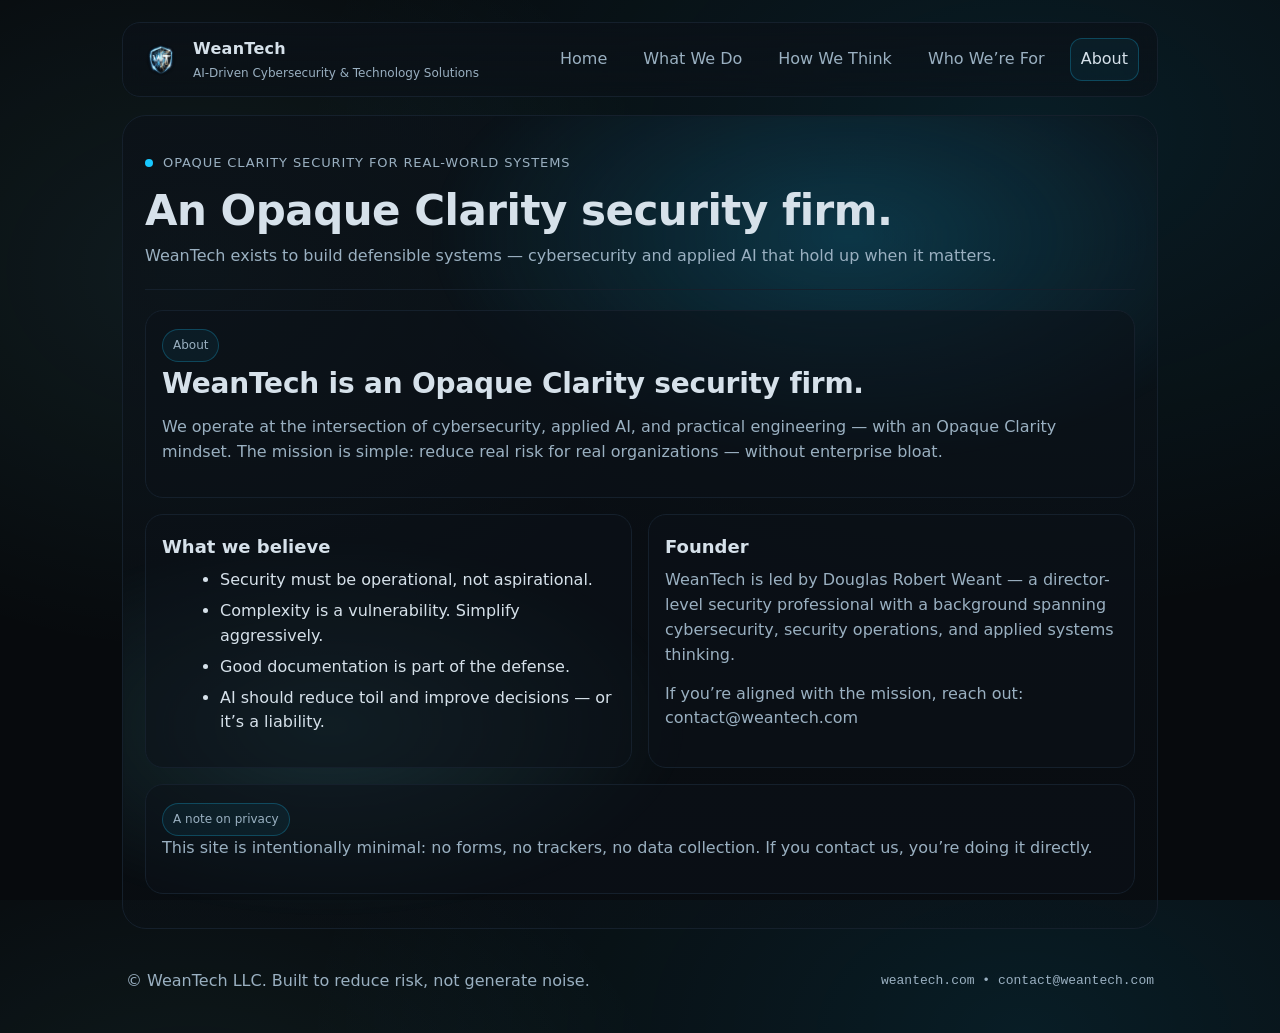
==== about.html @ 399839c4 "Initial WeanTech marketing site" ====
<!doctype html>
<html lang="en">

<head>
    <meta charset="utf-8" />
    <meta name="viewport" content="width=device-width,initial-scale=1" />
    <title>About | WeanTech</title>
    <meta name="description"
        content="WeanTech exists to build defensible systems — cybersecurity and applied AI that hold up when it matters." />
    <meta name="color-scheme" content="dark" />
    <link rel="icon" href="assets/weantech-logo.png" />
    <link rel="stylesheet" href="styles.css" />
</head>

<body>
    <div class="container">
        <header class="nav">
            <a class="brand" href="index.html" aria-label="WeanTech home">
                <img src="WeanTech_WT_Glow_Transparent.png" alt="WeanTech logo" class="brand-logo">
                <div>
                    <div class="name">WeanTech</div>
                    <div class="tag">
                        AI-Driven Cybersecurity & Technology Solutions
                    </div>
                </div>
            </a>
            <nav class="navlinks" aria-label="Primary navigation">
                <a href="index.html" class="">Home</a>
                <a href="what-we-do.html" class="">What We Do</a>
                <a href="how-we-think.html" class="">How We Think</a>
                <a href="who-were-for.html" class="">Who We’re For</a>
                <a href="about.html" class="active">About</a>
            </nav>
        </header>

        <main class="hero" role="main">
            <div class="kicker">
                <span class="dot"></span><span>Opaque Clarity security for real-world systems</span>
            </div>
            <h1>An Opaque Clarity security firm.</h1>
            <p class="muted">
                WeanTech exists to build defensible systems — cybersecurity
                and applied AI that hold up when it matters.
            </p>
            <div class="hr"></div>

            <div class="grid">
                <section class="card full">
                    <span class="badge">About</span>
                    <h2>WeanTech is an Opaque Clarity security firm.</h2>
                    <p class="muted">
                        We operate at the intersection of cybersecurity,
                        applied AI, and practical engineering — with an Opaque Clarity mindset. The mission
                        is simple: reduce real risk for real organizations —
                        without enterprise bloat.
                    </p>
                </section>

                <section class="card">
                    <h3>What we believe</h3>
                    <ul>
                        <li>
                            Security must be operational, not aspirational.
                        </li>
                        <li>
                            Complexity is a vulnerability. Simplify
                            aggressively.
                        </li>
                        <li>Good documentation is part of the defense.</li>
                        <li>
                            AI should reduce toil and improve decisions — or
                            it’s a liability.
                        </li>
                    </ul>
                </section>

                <section class="card">
                    <h3>Founder</h3>
                    <p class="muted">
                        WeanTech is led by Douglas Robert Weant — a
                        director-level security professional with a
                        background spanning cybersecurity, security
                        operations, and applied systems thinking.
                    </p>
                    <p class="muted">
                        If you’re aligned with the mission, reach out:
                        <a href="mailto:contact@weantech.com">contact@weantech.com</a>
                    </p>
                </section>

                <section class="card full">
                    <span class="badge">A note on privacy</span>
                    <p class="muted">
                        This site is intentionally minimal: no forms, no
                        trackers, no data collection. If you contact us,
                        you’re doing it directly.
                    </p>
                </section>
            </div>
        </main>

        <footer class="footer" role="contentinfo">
            <div>
                © WeanTech LLC. Built to reduce risk, not generate noise.
            </div>
            <div class="mono">
                <a href="https://weantech.com" target="_blank" rel="noopener">weantech.com</a>
                •
                <a href="mailto:contact@weantech.com">contact@weantech.com</a>
            </div>
        </footer>
    </div>
</body>

</html>
---- styles.css ----
:root {
  --bg: #070a0d;
  --panel: #0b1118;
  --text: #d6e1ea;
  --muted: #9ab0c1;
  --line: #15202c;
  --accent: #18c8ff;
  --accent2: #6ef3ff;
  --warn: #ffcc66;
  --max: 1080px;
  --radius: 18px;
}

* {
  box-sizing: border-box
}

html,
body {
  height: 100%
}

body {
  margin: 0;
  font-family: ui-sans-serif, system-ui, -apple-system, Segoe UI, Roboto, Helvetica, Arial, "Apple Color Emoji", "Segoe UI Emoji";
  background: radial-gradient(1200px 800px at 80% 15%, rgba(24, 200, 255, 0.10), transparent 60%),
    radial-gradient(900px 700px at 15% 30%, rgba(110, 243, 255, 0.08), transparent 55%),
    var(--bg);
  color: var(--text);
  line-height: 1.55;
}

a {
  color: inherit;
  text-decoration: none
}

a:hover {
  color: var(--accent2)
}

.container {
  max-width: var(--max);
  margin: 0 auto;
  padding: 22px
}

.nav {
  display: flex;
  align-items: center;
  justify-content: space-between;
  gap: 18px;
  padding: 14px 18px;
  border: 1px solid var(--line);
  background: linear-gradient(180deg, rgba(11, 17, 24, 0.8), rgba(11, 17, 24, 0.55));
  backdrop-filter: blur(10px);
  border-radius: var(--radius);
}

.brand {
  display: flex;
  align-items: center;
  gap: 12px
}

.brand img {
  width: 40px;
  height: 40px
}

.brand .name {
  font-weight: 700;
  letter-spacing: 0.3px
}

.brand .tag {
  font-size: 12px;
  color: var(--muted);
  margin-top: 2px
}

.navlinks {
  display: flex;
  flex-wrap: wrap;
  gap: 14px;
  align-items: center
}

.navlinks a {
  padding: 8px 10px;
  border-radius: 12px;
  color: var(--muted);
  border: 1px solid transparent;
}

.navlinks a.active {
  color: var(--text);
  border-color: rgba(24, 200, 255, 0.25);
  background: rgba(24, 200, 255, 0.06);
}

.hero {
  margin-top: 18px;
  padding: 34px 22px;
  border: 1px solid var(--line);
  border-radius: calc(var(--radius) + 6px);
  background: linear-gradient(180deg, rgba(11, 17, 24, 0.75), rgba(11, 17, 24, 0.35));
  position: relative;
  overflow: hidden;
}

.hero:before {
  content: "";
  position: absolute;
  inset: -2px;
  background: radial-gradient(700px 380px at 70% 15%, rgba(24, 200, 255, 0.20), transparent 60%),
    radial-gradient(600px 320px at 20% 75%, rgba(110, 243, 255, 0.14), transparent 60%);
  pointer-events: none;
  filter: blur(2px);
}

.hero>* {
  position: relative
}

.kicker {
  display: inline-flex;
  gap: 10px;
  align-items: center;
  color: var(--muted);
  font-size: 13px;
  letter-spacing: 0.9px;
  text-transform: uppercase;
}

.kicker .dot {
  width: 8px;
  height: 8px;
  border-radius: 50%;
  background: var(--accent)
}

h1 {
  margin: 12px 0 10px;
  font-size: 42px;
  line-height: 1.12;
  letter-spacing: -0.5px
}

h2 {
  margin: 0 0 10px;
  font-size: 28px;
  letter-spacing: -0.2px
}

h3 {
  margin: 0 0 8px;
  font-size: 18px
}

p {
  margin: 0 0 14px;
  color: var(--text)
}

.muted {
  color: var(--muted)
}

.grid {
  display: grid;
  grid-template-columns: repeat(12, 1fr);
  gap: 16px;
  margin-top: 16px;
}

.card {
  grid-column: span 6;
  padding: 18px 16px;
  border: 1px solid var(--line);
  border-radius: var(--radius);
  background: rgba(11, 17, 24, 0.55);
}

.card.full {
  grid-column: span 12
}

.card.small {
  grid-column: span 4
}

.badge {
  display: inline-flex;
  align-items: center;
  gap: 8px;
  border: 1px solid rgba(24, 200, 255, 0.25);
  background: rgba(24, 200, 255, 0.06);
  padding: 6px 10px;
  border-radius: 999px;
  font-size: 12px;
  color: var(--muted);
}

.hr {
  height: 1px;
  background: var(--line);
  margin: 20px 0
}

.footer {
  margin-top: 22px;
  padding: 18px 4px;
  color: var(--muted);
  display: flex;
  flex-wrap: wrap;
  align-items: center;
  justify-content: space-between;
  gap: 10px;
}

.footer a {
  color: var(--muted)
}

.footer a:hover {
  color: var(--text)
}

ul {
  margin: 0 0 14px 18px;
  color: var(--text)
}

li {
  margin: 6px 0
}

.callout {
  border-left: 3px solid var(--accent);
  padding: 12px 14px;
  background: rgba(24, 200, 255, 0.06);
  border-radius: 12px;
  color: var(--text);
}

.mono {
  font-family: ui-monospace, SFMono-Regular, Menlo, Monaco, Consolas, "Liberation Mono", "Courier New", monospace;
  font-size: 13px;
  color: var(--muted);
}

@media (max-width: 900px) {
  h1 {
    font-size: 34px
  }

  .card.small {
    grid-column: span 12
  }

  .card {
    grid-column: span 12
  }

  .nav {
    flex-direction: column;
    align-items: flex-start
  }
}

.brand-logo {
  width: 48px;
  /* or 52px */
  height: auto;
  display: block;
}

.brand-logo {
  width: 48px;
  height: auto;
  display: block;
  background: radial-gradient(circle, rgba(0, 0, 0, 0.6), transparent 60%);
  border-radius: 999px;
}

@media (max-width: 480px) {
  .brand-logo {
    width: 36px;
  }
}
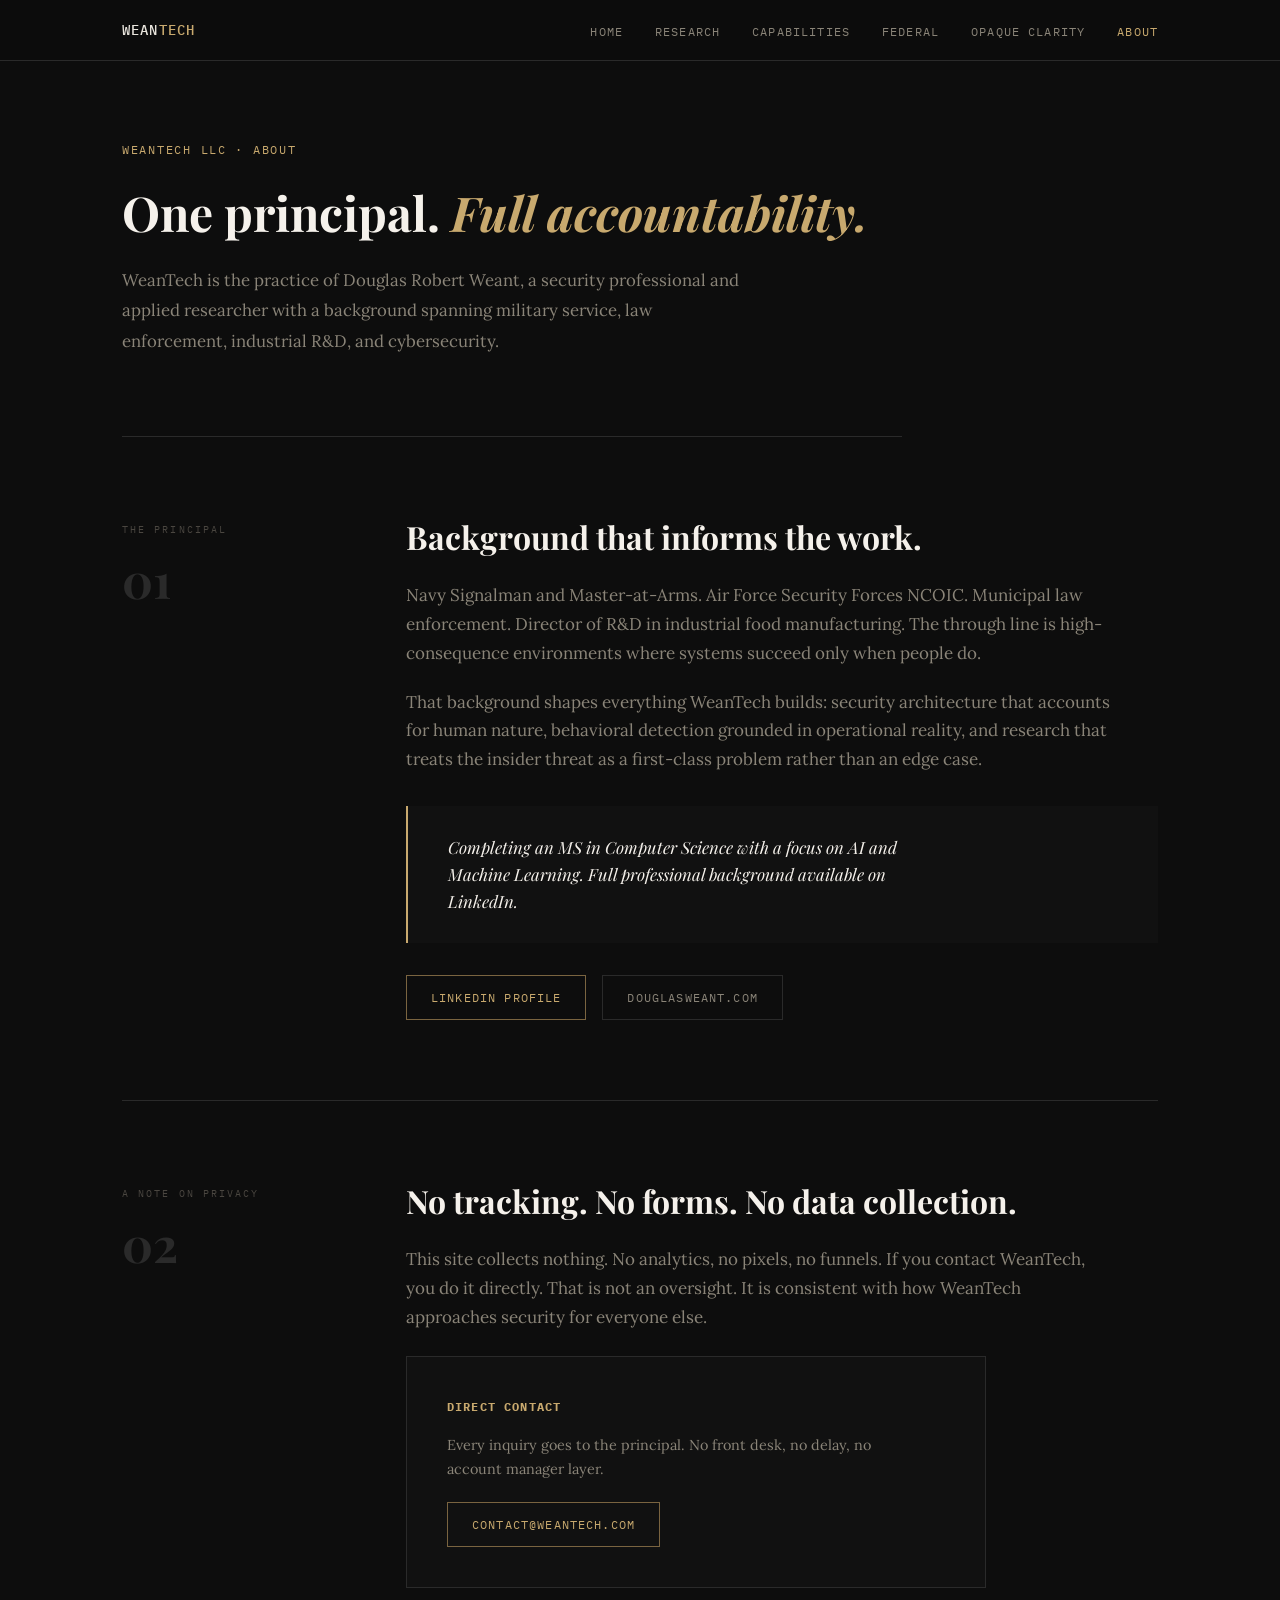
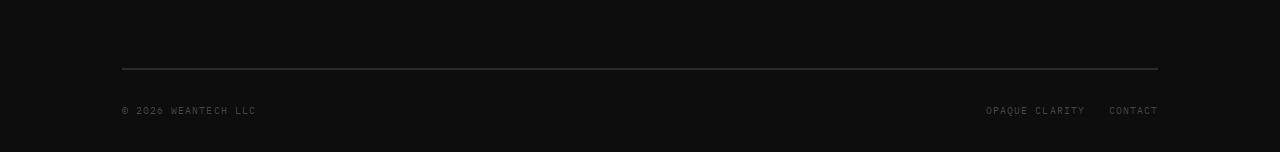
==== commit 7757c1e4: "Redesign" ====
--- a/about.html
+++ b/about.html
@@ -1,115 +1,373 @@
 <!doctype html>
 <html lang="en">
-
 <head>
-    <meta charset="utf-8" />
-    <meta name="viewport" content="width=device-width,initial-scale=1" />
-    <title>About | WeanTech</title>
-    <meta name="description"
-        content="WeanTech exists to build defensible systems — cybersecurity and applied AI that hold up when it matters." />
-    <meta name="color-scheme" content="dark" />
-    <link rel="icon" href="assets/weantech-logo.png" />
-    <link rel="stylesheet" href="styles.css" />
+  <meta charset="utf-8"/>
+  <meta name="viewport" content="width=device-width,initial-scale=1"/>
+  <title>About | WeanTech LLC</title>
+  <meta name="description" content="WeanTech is the practice of Douglas Robert Weant, a security professional and applied researcher with a background spanning military service, law enforcement, industrial R&D, and cybersecurity."/>
+  <link rel="preconnect" href="https://fonts.googleapis.com"/>
+  <link rel="preconnect" href="https://fonts.gstatic.com" crossorigin/>
+  <link href="https://fonts.googleapis.com/css2?family=Playfair+Display:ital,wght@0,700;1,400&family=IBM+Plex+Mono:wght@400;500&family=Lora:ital,wght@0,400;0,500;1,400&display=swap" rel="stylesheet"/>
+  <style>
+    *, *::before, *::after { box-sizing: border-box; margin: 0; padding: 0; }
+
+    :root {
+      --bg:        #0d0d0d;
+      --bg-2:      #111111;
+      --bg-3:      #161616;
+      --rule:      #2a2a2a;
+      --text:      #e8e4dc;
+      --text-dim:  #8a8478;
+      --text-mute: #4a4640;
+      --accent:    #c8a96e;
+      --accent-dim:#7a6440;
+      --white:     #f5f1eb;
+    }
+
+    html { scroll-behavior: smooth; }
+
+    body {
+      background: var(--bg);
+      color: var(--text);
+      font-family: 'Lora', Georgia, serif;
+      font-size: 17px;
+      line-height: 1.7;
+      -webkit-font-smoothing: antialiased;
+    }
+
+    /* NAV */
+    .site-nav {
+      position: fixed;
+      top: 0; left: 0; right: 0;
+      z-index: 100;
+      border-bottom: 1px solid var(--rule);
+      background: rgba(13,13,13,0.96);
+      backdrop-filter: blur(8px);
+    }
+    .site-nav-inner {
+      max-width: 1100px;
+      margin: 0 auto;
+      padding: 0 2rem;
+      height: 60px;
+      display: flex;
+      align-items: center;
+      justify-content: space-between;
+    }
+    .nav-brand {
+      font-family: 'IBM Plex Mono', monospace;
+      font-size: 0.9rem;
+      font-weight: 500;
+      letter-spacing: 0.08em;
+      color: var(--text);
+      text-decoration: none;
+      text-transform: uppercase;
+    }
+    .nav-brand span { color: var(--accent); }
+    .nav-links {
+      list-style: none;
+      display: flex;
+      gap: 2rem;
+    }
+    .nav-links a {
+      font-family: 'IBM Plex Mono', monospace;
+      font-size: 0.72rem;
+      letter-spacing: 0.1em;
+      text-transform: uppercase;
+      color: var(--text-dim);
+      text-decoration: none;
+      transition: color 0.2s;
+    }
+    .nav-links a:hover,
+    .nav-links a.active { color: var(--accent); }
+
+    /* PAGE WRAP */
+    .page-wrap {
+      max-width: 1100px;
+      margin: 0 auto;
+      padding: 0 2rem;
+    }
+
+    /* PAGE HEAD */
+    .page-head {
+      padding: 140px 0 80px;
+      border-bottom: 1px solid var(--rule);
+      max-width: 780px;
+    }
+    .eyebrow {
+      font-family: 'IBM Plex Mono', monospace;
+      font-size: 0.72rem;
+      letter-spacing: 0.15em;
+      text-transform: uppercase;
+      color: var(--accent);
+      margin-bottom: 1.5rem;
+    }
+    .page-head h1 {
+      font-family: 'Playfair Display', Georgia, serif;
+      font-size: clamp(2rem, 4vw, 3rem);
+      font-weight: 700;
+      line-height: 1.2;
+      color: var(--white);
+      margin-bottom: 1.5rem;
+    }
+    .page-head h1 em {
+      font-style: italic;
+      color: var(--accent);
+    }
+    .lede {
+      font-size: 1.05rem;
+      color: var(--text-dim);
+      line-height: 1.8;
+      max-width: 62ch;
+    }
+
+    /* CONTENT SECTION */
+    .content-section {
+      padding: 80px 0;
+      border-bottom: 1px solid var(--rule);
+      display: grid;
+      grid-template-columns: 220px 1fr;
+      gap: 4rem;
+      align-items: start;
+    }
+    .section-meta {
+      position: sticky;
+      top: 80px;
+      padding-top: 0.25rem;
+    }
+    .section-label {
+      font-family: 'IBM Plex Mono', monospace;
+      font-size: 0.65rem;
+      letter-spacing: 0.2em;
+      text-transform: uppercase;
+      color: var(--text-mute);
+      display: block;
+      margin-bottom: 1rem;
+    }
+    .section-number {
+      font-family: 'Playfair Display', Georgia, serif;
+      font-size: 3rem;
+      font-weight: 700;
+      color: var(--rule);
+      line-height: 1;
+    }
+    .section-body h2 {
+      font-family: 'Playfair Display', Georgia, serif;
+      font-size: clamp(1.4rem, 2.5vw, 2rem);
+      font-weight: 700;
+      color: var(--white);
+      margin-bottom: 1.5rem;
+      line-height: 1.25;
+    }
+    .section-body p {
+      color: var(--text-dim);
+      margin-bottom: 1.25rem;
+      max-width: 64ch;
+    }
+    .section-body p:last-child { margin-bottom: 0; }
+    .section-body p em {
+      color: var(--text);
+      font-style: italic;
+    }
+
+    /* AXIOM BLOCK */
+    .axiom-block {
+      margin: 2rem 0;
+      padding: 1.75rem 2rem 1.75rem 2.5rem;
+      border-left: 2px solid var(--accent);
+      background: var(--bg-2);
+    }
+    .axiom-block p {
+      font-family: 'Playfair Display', Georgia, serif;
+      font-size: 1.05rem;
+      font-style: italic;
+      color: var(--white);
+      line-height: 1.6;
+      margin-bottom: 0;
+      max-width: 54ch;
+    }
+
+    /* LINKS ROW */
+    .links-row {
+      display: flex;
+      gap: 1rem;
+      flex-wrap: wrap;
+      margin-top: 2rem;
+    }
+    .btn {
+      font-family: 'IBM Plex Mono', monospace;
+      font-size: 0.72rem;
+      letter-spacing: 0.1em;
+      text-transform: uppercase;
+      padding: 0.75rem 1.5rem;
+      text-decoration: none;
+      border: 1px solid var(--accent-dim);
+      color: var(--accent);
+      display: inline-block;
+      transition: background 0.2s, border-color 0.2s, color 0.2s;
+    }
+    .btn:hover {
+      background: var(--accent);
+      border-color: var(--accent);
+      color: var(--bg);
+    }
+    .btn-ghost {
+      border-color: var(--rule);
+      color: var(--text-dim);
+    }
+    .btn-ghost:hover {
+      background: var(--bg-3);
+      border-color: var(--text-dim);
+      color: var(--text);
+    }
+
+    /* PRIVACY BLOCK */
+    .privacy-block {
+      background: var(--bg-2);
+      border: 1px solid var(--rule);
+      padding: 2.5rem;
+      margin-top: 1.5rem;
+      max-width: 580px;
+    }
+    .privacy-block h3 {
+      font-family: 'IBM Plex Mono', monospace;
+      font-size: 0.72rem;
+      letter-spacing: 0.1em;
+      text-transform: uppercase;
+      color: var(--accent);
+      margin-bottom: 1rem;
+    }
+    .privacy-block p {
+      font-size: 0.9rem;
+      color: var(--text-dim);
+      line-height: 1.7;
+      margin-bottom: 0;
+      max-width: 52ch;
+    }
+
+    /* FOOTER */
+    .site-footer {
+      padding: 2rem 0;
+      display: flex;
+      align-items: center;
+      justify-content: space-between;
+      border-top: 1px solid var(--rule);
+    }
+    .footer-note {
+      font-family: 'IBM Plex Mono', monospace;
+      font-size: 0.65rem;
+      letter-spacing: 0.1em;
+      text-transform: uppercase;
+      color: var(--text-mute);
+    }
+    .footer-links {
+      display: flex;
+      gap: 1.5rem;
+    }
+    .footer-links a {
+      font-family: 'IBM Plex Mono', monospace;
+      font-size: 0.65rem;
+      letter-spacing: 0.1em;
+      text-transform: uppercase;
+      color: var(--text-mute);
+      text-decoration: none;
+      transition: color 0.2s;
+    }
+    .footer-links a:hover { color: var(--accent); }
+
+    /* RESPONSIVE */
+    @media (max-width: 768px) {
+      .content-section {
+        grid-template-columns: 1fr;
+        gap: 1.5rem;
+      }
+      .section-meta { position: static; }
+      .section-number { display: none; }
+      .links-row { flex-direction: column; }
+    }
+  </style>
 </head>
-
 <body>
-    <div class="container">
-        <header class="nav">
-            <a class="brand" href="index.html" aria-label="WeanTech home">
-                <img src="WeanTech_WT_Glow_Transparent.png" alt="WeanTech logo" class="brand-logo">
-                <div>
-                    <div class="name">WeanTech</div>
-                    <div class="tag">
-                        AI-Driven Cybersecurity & Technology Solutions
-                    </div>
-                </div>
-            </a>
-            <nav class="navlinks" aria-label="Primary navigation">
-                <a href="index.html" class="">Home</a>
-                <a href="what-we-do.html" class="">What We Do</a>
-                <a href="how-we-think.html" class="">How We Think</a>
-                <a href="who-were-for.html" class="">Who We’re For</a>
-                <a href="about.html" class="active">About</a>
-            </nav>
-        </header>
-
-        <main class="hero" role="main">
-            <div class="kicker">
-                <span class="dot"></span><span>Opaque Clarity security for real-world systems</span>
-            </div>
-            <h1>An Opaque Clarity security firm.</h1>
-            <p class="muted">
-                WeanTech exists to build defensible systems — cybersecurity
-                and applied AI that hold up when it matters.
-            </p>
-            <div class="hr"></div>
-
-            <div class="grid">
-                <section class="card full">
-                    <span class="badge">About</span>
-                    <h2>WeanTech is an Opaque Clarity security firm.</h2>
-                    <p class="muted">
-                        We operate at the intersection of cybersecurity,
-                        applied AI, and practical engineering — with an Opaque Clarity mindset. The mission
-                        is simple: reduce real risk for real organizations —
-                        without enterprise bloat.
-                    </p>
-                </section>
-
-                <section class="card">
-                    <h3>What we believe</h3>
-                    <ul>
-                        <li>
-                            Security must be operational, not aspirational.
-                        </li>
-                        <li>
-                            Complexity is a vulnerability. Simplify
-                            aggressively.
-                        </li>
-                        <li>Good documentation is part of the defense.</li>
-                        <li>
-                            AI should reduce toil and improve decisions — or
-                            it’s a liability.
-                        </li>
-                    </ul>
-                </section>
-
-                <section class="card">
-                    <h3>Founder</h3>
-                    <p class="muted">
-                        WeanTech is led by Douglas Robert Weant — a
-                        director-level security professional with a
-                        background spanning cybersecurity, security
-                        operations, and applied systems thinking.
-                    </p>
-                    <p class="muted">
-                        If you’re aligned with the mission, reach out:
-                        <a href="mailto:contact@weantech.com">contact@weantech.com</a>
-                    </p>
-                </section>
-
-                <section class="card full">
-                    <span class="badge">A note on privacy</span>
-                    <p class="muted">
-                        This site is intentionally minimal: no forms, no
-                        trackers, no data collection. If you contact us,
-                        you’re doing it directly.
-                    </p>
-                </section>
-            </div>
-        </main>
-
-        <footer class="footer" role="contentinfo">
-            <div>
-                © WeanTech LLC. Built to reduce risk, not generate noise.
-            </div>
-            <div class="mono">
-                <a href="https://weantech.com" target="_blank" rel="noopener">weantech.com</a>
-                •
-                <a href="mailto:contact@weantech.com">contact@weantech.com</a>
-            </div>
-        </footer>
-    </div>
+
+<nav class="site-nav">
+  <div class="site-nav-inner">
+    <a href="index.html" class="nav-brand">Wean<span>Tech</span></a>
+    <ul class="nav-links">
+      <li><a href="index.html">Home</a></li>
+      <li><a href="research.html">Research</a></li>
+      <li><a href="capabilities.html">Capabilities</a></li>
+      <li><a href="federal.html">Federal</a></li>
+      <li><a href="opaque-clarity.html">Opaque Clarity</a></li>
+      <li><a href="about.html" class="active">About</a></li>
+    </ul>
+  </div>
+</nav>
+
+<div class="page-wrap">
+
+  <div class="page-head">
+    <p class="eyebrow">WeanTech LLC · About</p>
+    <h1>One principal. <em>Full accountability.</em></h1>
+    <p class="lede">
+      WeanTech is the practice of Douglas Robert Weant, a security professional and applied researcher with a background spanning military service, law enforcement, industrial R&D, and cybersecurity.
+    </p>
+  </div>
+
+  <!-- Section 01: The Principal -->
+  <div class="content-section">
+    <div class="section-meta">
+      <span class="section-label">The Principal</span>
+      <div class="section-number">01</div>
+    </div>
+    <div class="section-body">
+      <h2>Background that informs the work.</h2>
+      <p>
+        Navy Signalman and Master-at-Arms. Air Force Security Forces NCOIC. Municipal law enforcement. Director of R&D in industrial food manufacturing. The through line is high-consequence environments where systems succeed only when people do.
+      </p>
+      <p>
+        That background shapes everything WeanTech builds: security architecture that accounts for human nature, behavioral detection grounded in operational reality, and research that treats the insider threat as a first-class problem rather than an edge case.
+      </p>
+      <div class="axiom-block">
+        <p>Completing an MS in Computer Science with a focus on AI and Machine Learning. Full professional background available on LinkedIn.</p>
+      </div>
+      <div class="links-row">
+        <a class="btn" href="https://www.linkedin.com/in/douglas-weant" target="_blank" rel="noopener noreferrer">LinkedIn Profile</a>
+        <a class="btn btn-ghost" href="https://douglasweant.com" target="_blank" rel="noopener noreferrer">douglasweant.com</a>
+      </div>
+    </div>
+  </div>
+
+  <!-- Section 02: Privacy -->
+  <div class="content-section">
+    <div class="section-meta">
+      <span class="section-label">A Note on Privacy</span>
+      <div class="section-number">02</div>
+    </div>
+    <div class="section-body">
+      <h2>No tracking. No forms. No data collection.</h2>
+      <p>
+        This site collects nothing. No analytics, no pixels, no funnels. If you contact WeanTech, you do it directly. That is not an oversight. It is consistent with how WeanTech approaches security for everyone else.
+      </p>
+      <div class="privacy-block">
+        <h3>Direct Contact</h3>
+        <p>Every inquiry goes to the principal. No front desk, no delay, no account manager layer.</p>
+        <div class="links-row" style="margin-top:1.25rem;">
+          <a class="btn" href="mailto:contact@weantech.com">contact@weantech.com</a>
+        </div>
+      </div>
+    </div>
+  </div>
+
+</div>
+
+<div class="page-wrap">
+  <footer class="site-footer">
+    <span class="footer-note">© 2026 WeanTech LLC</span>
+    <div class="footer-links">
+      <a href="opaque-clarity.html">Opaque Clarity</a>
+      <a href="mailto:contact@weantech.com">Contact</a>
+    </div>
+  </footer>
+</div>
+
 </body>
-
-</html>+</html>
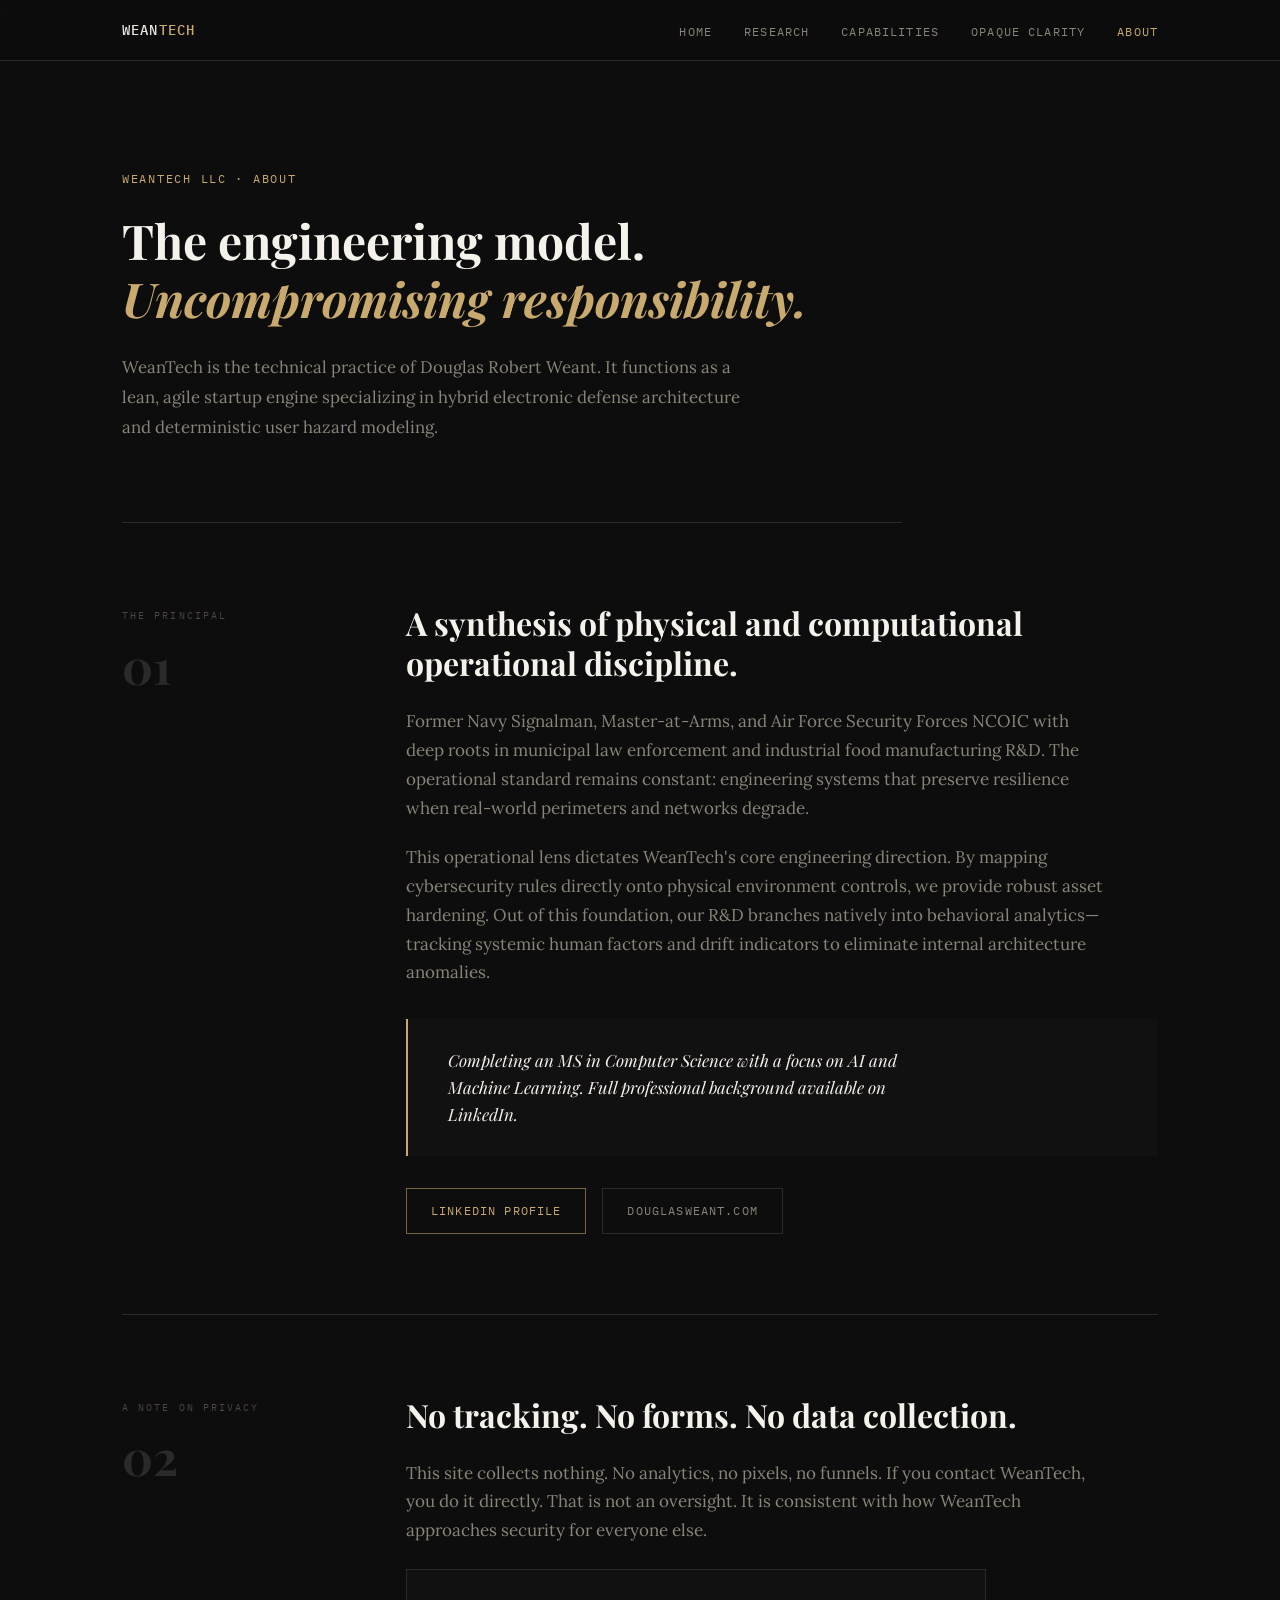
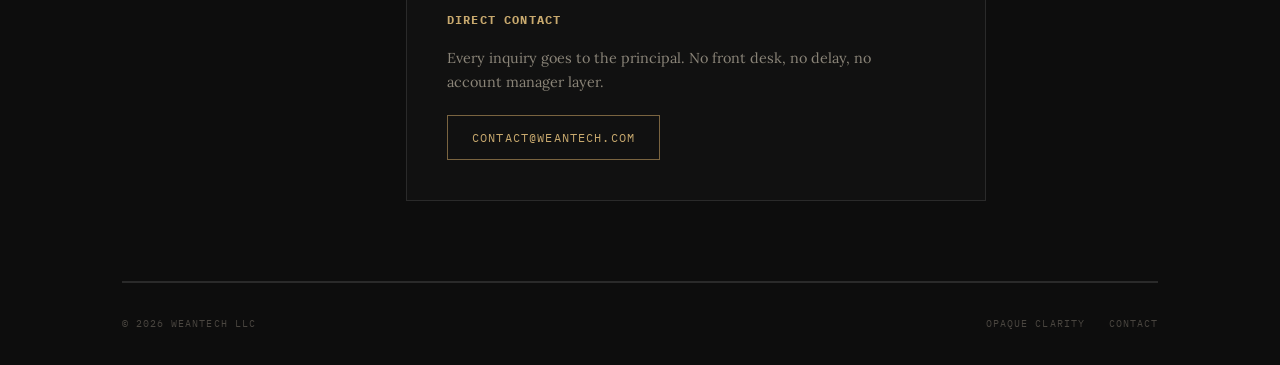
==== commit 485c1f1a: "Refactor: Remove federal procurement language and pivot to solo cyber-physical and behavioral startu" ====
--- a/about.html
+++ b/about.html
@@ -1,10 +1,10 @@
-<!doctype html>
+'<!doctype html>
 <html lang="en">
 <head>
   <meta charset="utf-8"/>
   <meta name="viewport" content="width=device-width,initial-scale=1"/>
   <title>About | WeanTech LLC</title>
-  <meta name="description" content="WeanTech is the practice of Douglas Robert Weant, a security professional and applied researcher with a background spanning military service, law enforcement, industrial R&D, and cybersecurity."/>
+  <meta name="description" content="WeanTech is the solo startup practice of Douglas Robert Weant, focusing on advanced cybersecurity, physical systems research, and behavioral threat analysis."/>
   <link rel="preconnect" href="https://fonts.googleapis.com"/>
   <link rel="preconnect" href="https://fonts.gstatic.com" crossorigin/>
   <link href="https://fonts.googleapis.com/css2?family=Playfair+Display:ital,wght@0,700;1,400&family=IBM+Plex+Mono:wght@400;500&family=Lora:ital,wght@0,400;0,500;1,400&display=swap" rel="stylesheet"/>
@@ -75,7 +75,6 @@
       text-transform: uppercase;
       color: var(--text-dim);
       text-decoration: none;
-      transition: color 0.2s;
     }
     .nav-links a:hover,
     .nav-links a.active { color: var(--accent); }
@@ -295,7 +294,6 @@
       <li><a href="index.html">Home</a></li>
       <li><a href="research.html">Research</a></li>
       <li><a href="capabilities.html">Capabilities</a></li>
-      <li><a href="federal.html">Federal</a></li>
       <li><a href="opaque-clarity.html">Opaque Clarity</a></li>
       <li><a href="about.html" class="active">About</a></li>
     </ul>
@@ -306,25 +304,24 @@
 
   <div class="page-head">
     <p class="eyebrow">WeanTech LLC · About</p>
-    <h1>One principal. <em>Full accountability.</em></h1>
+    <h1>The engineering model. <em>Uncompromising responsibility.</em></h1>
     <p class="lede">
-      WeanTech is the practice of Douglas Robert Weant, a security professional and applied researcher with a background spanning military service, law enforcement, industrial R&D, and cybersecurity.
+      WeanTech is the technical practice of Douglas Robert Weant. It functions as a lean, agile startup engine specializing in hybrid electronic defense architecture and deterministic user hazard modeling.
     </p>
   </div>
 
-  <!-- Section 01: The Principal -->
   <div class="content-section">
     <div class="section-meta">
       <span class="section-label">The Principal</span>
       <div class="section-number">01</div>
     </div>
     <div class="section-body">
-      <h2>Background that informs the work.</h2>
+      <h2>A synthesis of physical and computational operational discipline.</h2>
       <p>
-        Navy Signalman and Master-at-Arms. Air Force Security Forces NCOIC. Municipal law enforcement. Director of R&D in industrial food manufacturing. The through line is high-consequence environments where systems succeed only when people do.
+        Former Navy Signalman, Master-at-Arms, and Air Force Security Forces NCOIC with deep roots in municipal law enforcement and industrial food manufacturing R&D. The operational standard remains constant: engineering systems that preserve resilience when real-world perimeters and networks degrade.
       </p>
       <p>
-        That background shapes everything WeanTech builds: security architecture that accounts for human nature, behavioral detection grounded in operational reality, and research that treats the insider threat as a first-class problem rather than an edge case.
+        This operational lens dictates WeanTech's core engineering direction. By mapping cybersecurity rules directly onto physical environment controls, we provide robust asset hardening. Out of this foundation, our R&D branches natively into behavioral analytics—tracking systemic human factors and drift indicators to eliminate internal architecture anomalies.
       </p>
       <div class="axiom-block">
         <p>Completing an MS in Computer Science with a focus on AI and Machine Learning. Full professional background available on LinkedIn.</p>
@@ -336,7 +333,6 @@
     </div>
   </div>
 
-  <!-- Section 02: Privacy -->
   <div class="content-section">
     <div class="section-meta">
       <span class="section-label">A Note on Privacy</span>
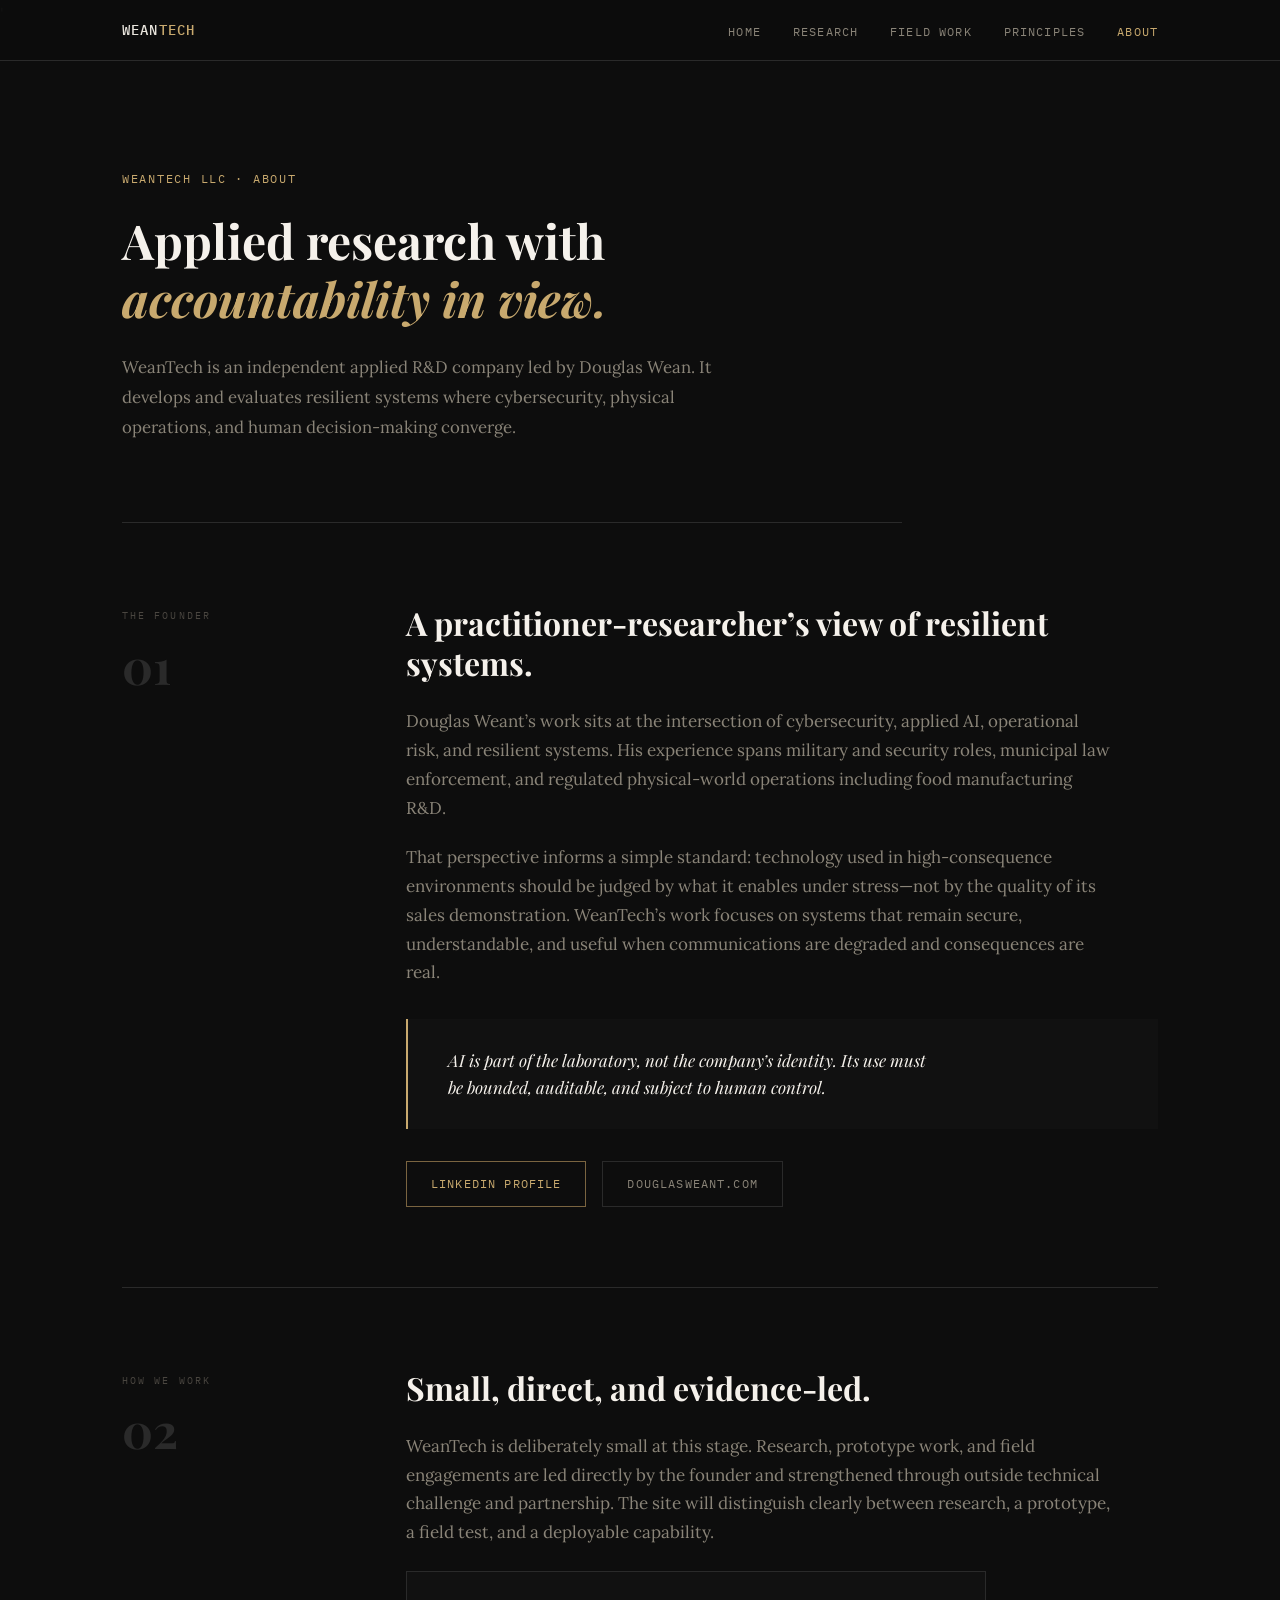
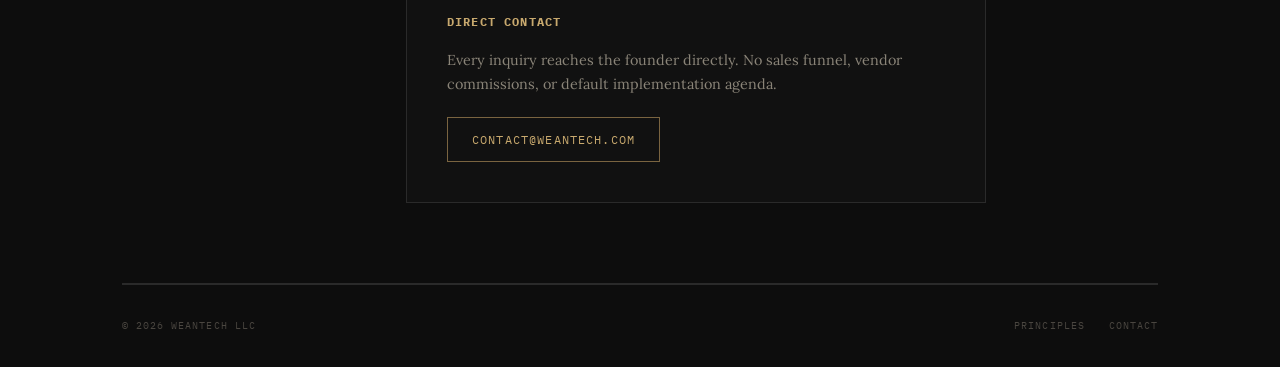
==== commit a6da19f0: "Updated website" ====
--- a/about.html
+++ b/about.html
@@ -4,7 +4,7 @@
   <meta charset="utf-8"/>
   <meta name="viewport" content="width=device-width,initial-scale=1"/>
   <title>About | WeanTech LLC</title>
-  <meta name="description" content="WeanTech is the solo startup practice of Douglas Robert Weant, focusing on advanced cybersecurity, physical systems research, and behavioral threat analysis."/>
+  <meta name="description" content="WeanTech is an independent applied R&D company developing resilient systems at the intersection of cybersecurity, physical operations, and human decision-making."/>
   <link rel="preconnect" href="https://fonts.googleapis.com"/>
   <link rel="preconnect" href="https://fonts.gstatic.com" crossorigin/>
   <link href="https://fonts.googleapis.com/css2?family=Playfair+Display:ital,wght@0,700;1,400&family=IBM+Plex+Mono:wght@400;500&family=Lora:ital,wght@0,400;0,500;1,400&display=swap" rel="stylesheet"/>
@@ -293,8 +293,8 @@
     <ul class="nav-links">
       <li><a href="index.html">Home</a></li>
       <li><a href="research.html">Research</a></li>
-      <li><a href="capabilities.html">Capabilities</a></li>
-      <li><a href="opaque-clarity.html">Opaque Clarity</a></li>
+      <li><a href="capabilities.html">Field Work</a></li>
+      <li><a href="opaque-clarity.html">Principles</a></li>
       <li><a href="about.html" class="active">About</a></li>
     </ul>
   </div>
@@ -304,27 +304,27 @@
 
   <div class="page-head">
     <p class="eyebrow">WeanTech LLC · About</p>
-    <h1>The engineering model. <em>Uncompromising responsibility.</em></h1>
+    <h1>Applied research with <em>accountability in view.</em></h1>
     <p class="lede">
-      WeanTech is the technical practice of Douglas Robert Weant. It functions as a lean, agile startup engine specializing in hybrid electronic defense architecture and deterministic user hazard modeling.
+      WeanTech is an independent applied R&D company led by Douglas Wean. It develops and evaluates resilient systems where cybersecurity, physical operations, and human decision-making converge.
     </p>
   </div>
 
   <div class="content-section">
     <div class="section-meta">
-      <span class="section-label">The Principal</span>
+      <span class="section-label">The Founder</span>
       <div class="section-number">01</div>
     </div>
     <div class="section-body">
-      <h2>A synthesis of physical and computational operational discipline.</h2>
+      <h2>A practitioner-researcher’s view of resilient systems.</h2>
       <p>
-        Former Navy Signalman, Master-at-Arms, and Air Force Security Forces NCOIC with deep roots in municipal law enforcement and industrial food manufacturing R&D. The operational standard remains constant: engineering systems that preserve resilience when real-world perimeters and networks degrade.
+        Douglas Weant’s work sits at the intersection of cybersecurity, applied AI, operational risk, and resilient systems. His experience spans military and security roles, municipal law enforcement, and regulated physical-world operations including food manufacturing R&D.
       </p>
       <p>
-        This operational lens dictates WeanTech's core engineering direction. By mapping cybersecurity rules directly onto physical environment controls, we provide robust asset hardening. Out of this foundation, our R&D branches natively into behavioral analytics—tracking systemic human factors and drift indicators to eliminate internal architecture anomalies.
+        That perspective informs a simple standard: technology used in high-consequence environments should be judged by what it enables under stress—not by the quality of its sales demonstration. WeanTech’s work focuses on systems that remain secure, understandable, and useful when communications are degraded and consequences are real.
       </p>
       <div class="axiom-block">
-        <p>Completing an MS in Computer Science with a focus on AI and Machine Learning. Full professional background available on LinkedIn.</p>
+        <p>AI is part of the laboratory, not the company’s identity. Its use must be bounded, auditable, and subject to human control.</p>
       </div>
       <div class="links-row">
         <a class="btn" href="https://www.linkedin.com/in/douglas-weant" target="_blank" rel="noopener noreferrer">LinkedIn Profile</a>
@@ -335,17 +335,17 @@
 
   <div class="content-section">
     <div class="section-meta">
-      <span class="section-label">A Note on Privacy</span>
+      <span class="section-label">How We Work</span>
       <div class="section-number">02</div>
     </div>
     <div class="section-body">
-      <h2>No tracking. No forms. No data collection.</h2>
+      <h2>Small, direct, and evidence-led.</h2>
       <p>
-        This site collects nothing. No analytics, no pixels, no funnels. If you contact WeanTech, you do it directly. That is not an oversight. It is consistent with how WeanTech approaches security for everyone else.
+        WeanTech is deliberately small at this stage. Research, prototype work, and field engagements are led directly by the founder and strengthened through outside technical challenge and partnership. The site will distinguish clearly between research, a prototype, a field test, and a deployable capability.
       </p>
       <div class="privacy-block">
         <h3>Direct Contact</h3>
-        <p>Every inquiry goes to the principal. No front desk, no delay, no account manager layer.</p>
+        <p>Every inquiry reaches the founder directly. No sales funnel, vendor commissions, or default implementation agenda.</p>
         <div class="links-row" style="margin-top:1.25rem;">
           <a class="btn" href="mailto:contact@weantech.com">contact@weantech.com</a>
         </div>
@@ -359,7 +359,7 @@
   <footer class="site-footer">
     <span class="footer-note">© 2026 WeanTech LLC</span>
     <div class="footer-links">
-      <a href="opaque-clarity.html">Opaque Clarity</a>
+      <a href="opaque-clarity.html">Principles</a>
       <a href="mailto:contact@weantech.com">Contact</a>
     </div>
   </footer>
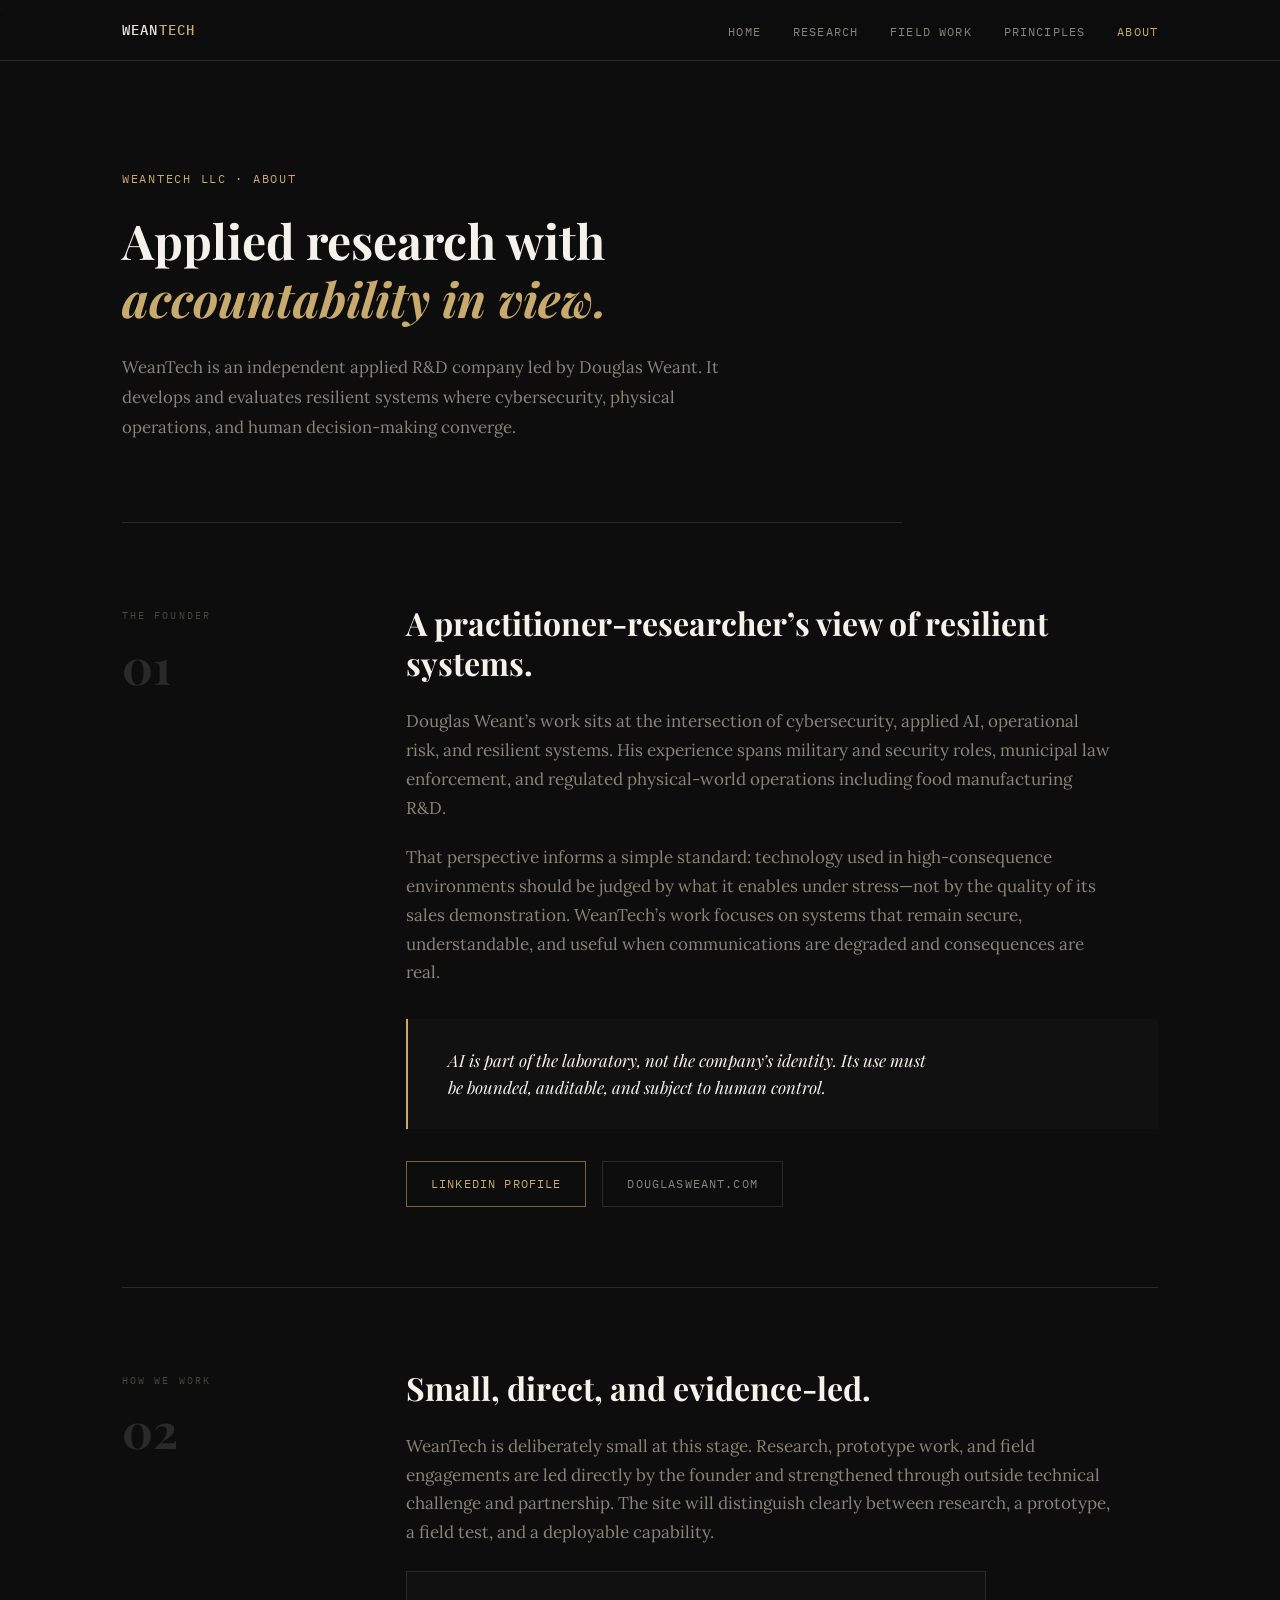
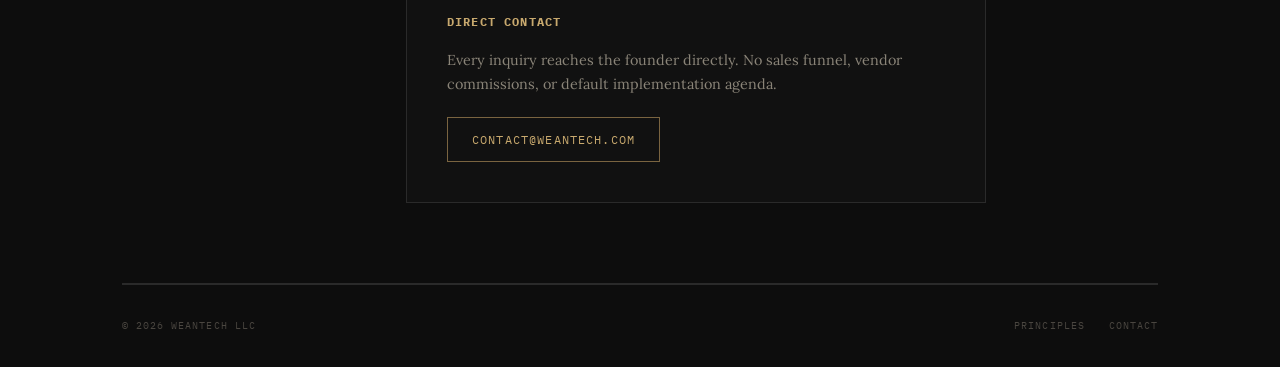
==== commit 569fcfb3: "Fix founder name spelling on About page" ====
--- a/about.html
+++ b/about.html
@@ -306,7 +306,7 @@
     <p class="eyebrow">WeanTech LLC · About</p>
     <h1>Applied research with <em>accountability in view.</em></h1>
     <p class="lede">
-      WeanTech is an independent applied R&D company led by Douglas Wean. It develops and evaluates resilient systems where cybersecurity, physical operations, and human decision-making converge.
+      WeanTech is an independent applied R&D company led by Douglas Weant. It develops and evaluates resilient systems where cybersecurity, physical operations, and human decision-making converge.
     </p>
   </div>
 
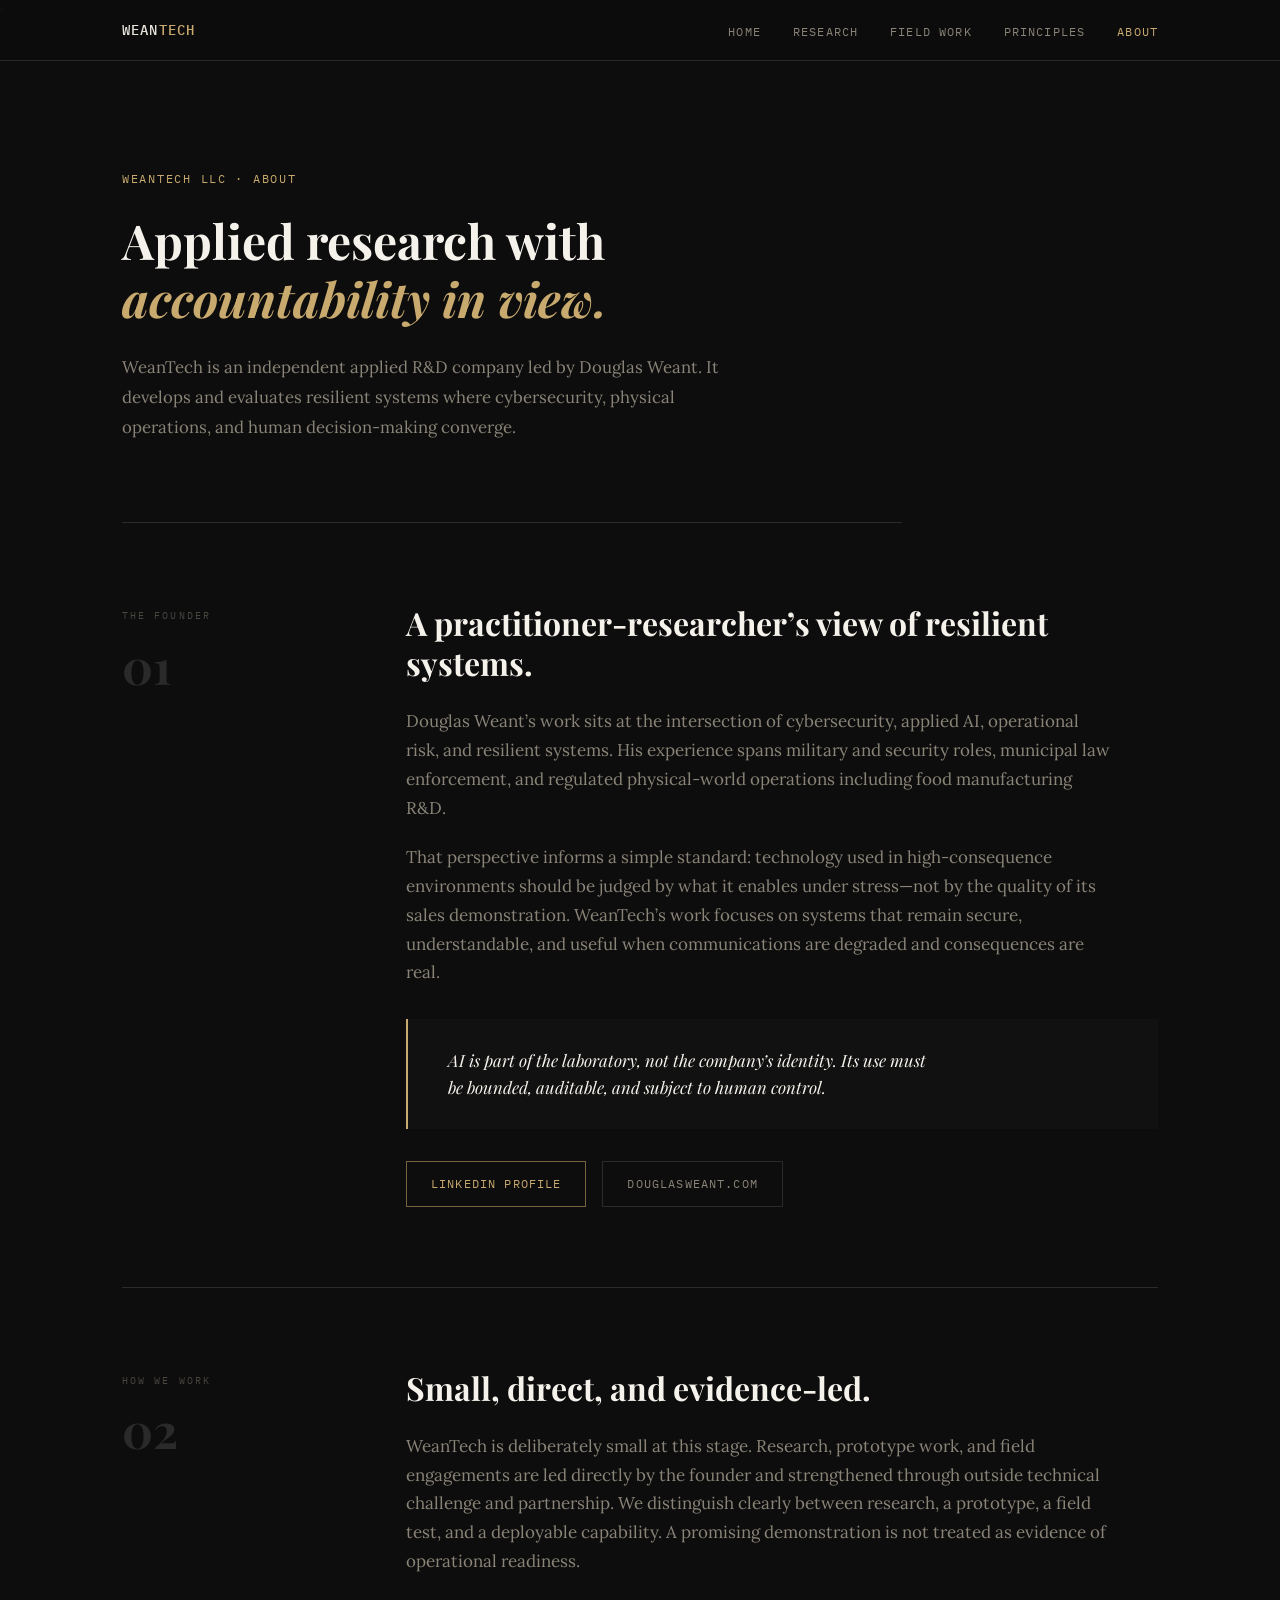
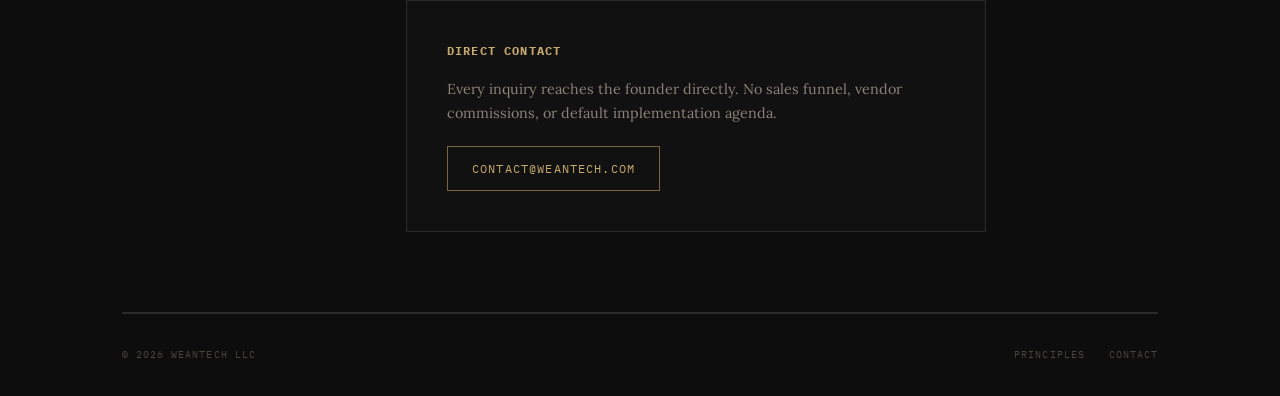
==== commit 4e3a9886: "Updated about.html, index.html, and research.html - fixed 404 errors and added project" ====
--- a/about.html
+++ b/about.html
@@ -341,7 +341,7 @@
     <div class="section-body">
       <h2>Small, direct, and evidence-led.</h2>
       <p>
-        WeanTech is deliberately small at this stage. Research, prototype work, and field engagements are led directly by the founder and strengthened through outside technical challenge and partnership. The site will distinguish clearly between research, a prototype, a field test, and a deployable capability.
+        WeanTech is deliberately small at this stage. Research, prototype work, and field engagements are led directly by the founder and strengthened through outside technical challenge and partnership. We distinguish clearly between research, a prototype, a field test, and a deployable capability. A promising demonstration is not treated as evidence of operational readiness.
       </p>
       <div class="privacy-block">
         <h3>Direct Contact</h3>
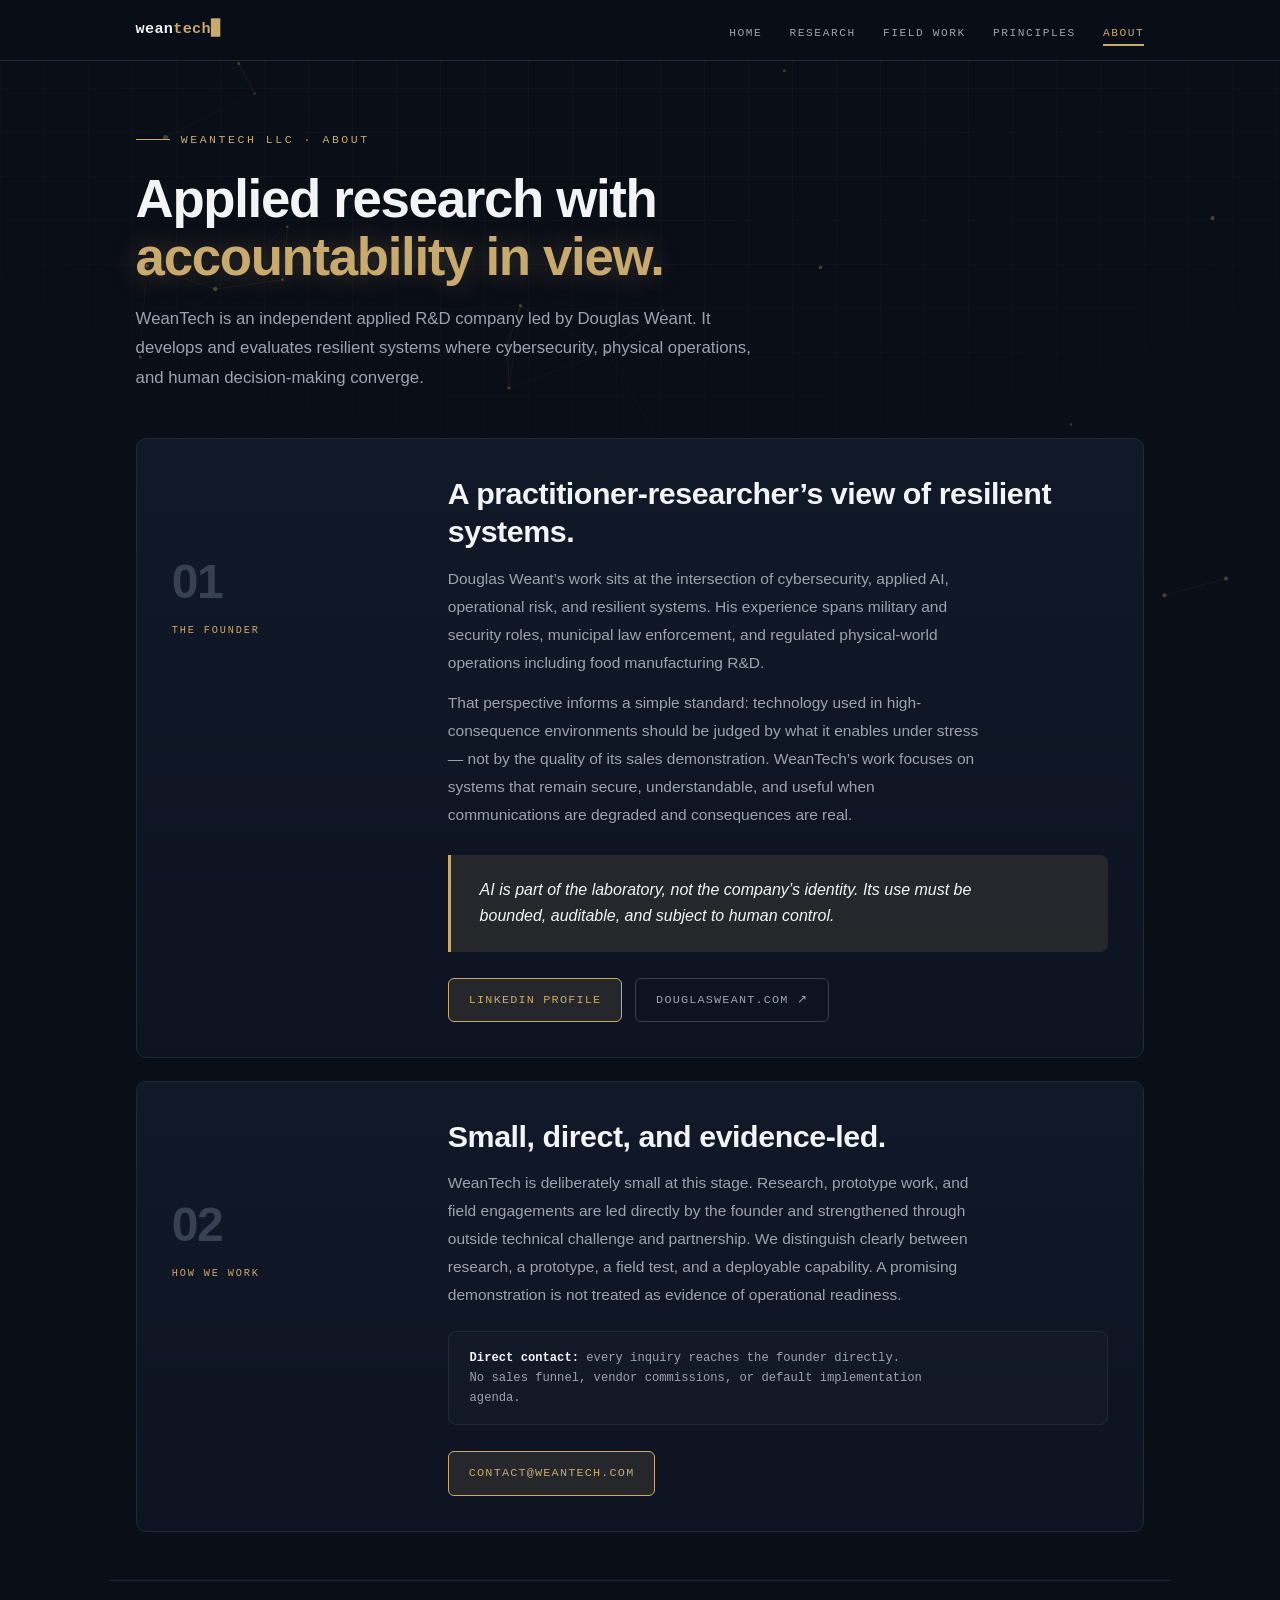
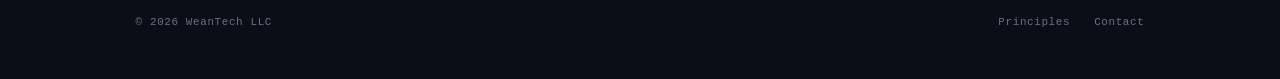
==== commit ae24bbef: "Website refresh" ====
--- a/about.html
+++ b/about.html
@@ -1,296 +1,28 @@
-'<!doctype html>
+<!doctype html>
 <html lang="en">
 <head>
-  <meta charset="utf-8"/>
-  <meta name="viewport" content="width=device-width,initial-scale=1"/>
-  <title>About | WeanTech LLC</title>
-  <meta name="description" content="WeanTech is an independent applied R&D company developing resilient systems at the intersection of cybersecurity, physical operations, and human decision-making."/>
-  <link rel="preconnect" href="https://fonts.googleapis.com"/>
-  <link rel="preconnect" href="https://fonts.gstatic.com" crossorigin/>
-  <link href="https://fonts.googleapis.com/css2?family=Playfair+Display:ital,wght@0,700;1,400&family=IBM+Plex+Mono:wght@400;500&family=Lora:ital,wght@0,400;0,500;1,400&display=swap" rel="stylesheet"/>
-  <style>
-    *, *::before, *::after { box-sizing: border-box; margin: 0; padding: 0; }
-
-    :root {
-      --bg:        #0d0d0d;
-      --bg-2:      #111111;
-      --bg-3:      #161616;
-      --rule:      #2a2a2a;
-      --text:      #e8e4dc;
-      --text-dim:  #8a8478;
-      --text-mute: #4a4640;
-      --accent:    #c8a96e;
-      --accent-dim:#7a6440;
-      --white:     #f5f1eb;
-    }
-
-    html { scroll-behavior: smooth; }
-
-    body {
-      background: var(--bg);
-      color: var(--text);
-      font-family: 'Lora', Georgia, serif;
-      font-size: 17px;
-      line-height: 1.7;
-      -webkit-font-smoothing: antialiased;
-    }
-
-    /* NAV */
-    .site-nav {
-      position: fixed;
-      top: 0; left: 0; right: 0;
-      z-index: 100;
-      border-bottom: 1px solid var(--rule);
-      background: rgba(13,13,13,0.96);
-      backdrop-filter: blur(8px);
-    }
-    .site-nav-inner {
-      max-width: 1100px;
-      margin: 0 auto;
-      padding: 0 2rem;
-      height: 60px;
-      display: flex;
-      align-items: center;
-      justify-content: space-between;
-    }
-    .nav-brand {
-      font-family: 'IBM Plex Mono', monospace;
-      font-size: 0.9rem;
-      font-weight: 500;
-      letter-spacing: 0.08em;
-      color: var(--text);
-      text-decoration: none;
-      text-transform: uppercase;
-    }
-    .nav-brand span { color: var(--accent); }
-    .nav-links {
-      list-style: none;
-      display: flex;
-      gap: 2rem;
-    }
-    .nav-links a {
-      font-family: 'IBM Plex Mono', monospace;
-      font-size: 0.72rem;
-      letter-spacing: 0.1em;
-      text-transform: uppercase;
-      color: var(--text-dim);
-      text-decoration: none;
-    }
-    .nav-links a:hover,
-    .nav-links a.active { color: var(--accent); }
-
-    /* PAGE WRAP */
-    .page-wrap {
-      max-width: 1100px;
-      margin: 0 auto;
-      padding: 0 2rem;
-    }
-
-    /* PAGE HEAD */
-    .page-head {
-      padding: 140px 0 80px;
-      border-bottom: 1px solid var(--rule);
-      max-width: 780px;
-    }
-    .eyebrow {
-      font-family: 'IBM Plex Mono', monospace;
-      font-size: 0.72rem;
-      letter-spacing: 0.15em;
-      text-transform: uppercase;
-      color: var(--accent);
-      margin-bottom: 1.5rem;
-    }
-    .page-head h1 {
-      font-family: 'Playfair Display', Georgia, serif;
-      font-size: clamp(2rem, 4vw, 3rem);
-      font-weight: 700;
-      line-height: 1.2;
-      color: var(--white);
-      margin-bottom: 1.5rem;
-    }
-    .page-head h1 em {
-      font-style: italic;
-      color: var(--accent);
-    }
-    .lede {
-      font-size: 1.05rem;
-      color: var(--text-dim);
-      line-height: 1.8;
-      max-width: 62ch;
-    }
-
-    /* CONTENT SECTION */
-    .content-section {
-      padding: 80px 0;
-      border-bottom: 1px solid var(--rule);
-      display: grid;
-      grid-template-columns: 220px 1fr;
-      gap: 4rem;
-      align-items: start;
-    }
-    .section-meta {
-      position: sticky;
-      top: 80px;
-      padding-top: 0.25rem;
-    }
-    .section-label {
-      font-family: 'IBM Plex Mono', monospace;
-      font-size: 0.65rem;
-      letter-spacing: 0.2em;
-      text-transform: uppercase;
-      color: var(--text-mute);
-      display: block;
-      margin-bottom: 1rem;
-    }
-    .section-number {
-      font-family: 'Playfair Display', Georgia, serif;
-      font-size: 3rem;
-      font-weight: 700;
-      color: var(--rule);
-      line-height: 1;
-    }
-    .section-body h2 {
-      font-family: 'Playfair Display', Georgia, serif;
-      font-size: clamp(1.4rem, 2.5vw, 2rem);
-      font-weight: 700;
-      color: var(--white);
-      margin-bottom: 1.5rem;
-      line-height: 1.25;
-    }
-    .section-body p {
-      color: var(--text-dim);
-      margin-bottom: 1.25rem;
-      max-width: 64ch;
-    }
-    .section-body p:last-child { margin-bottom: 0; }
-    .section-body p em {
-      color: var(--text);
-      font-style: italic;
-    }
-
-    /* AXIOM BLOCK */
-    .axiom-block {
-      margin: 2rem 0;
-      padding: 1.75rem 2rem 1.75rem 2.5rem;
-      border-left: 2px solid var(--accent);
-      background: var(--bg-2);
-    }
-    .axiom-block p {
-      font-family: 'Playfair Display', Georgia, serif;
-      font-size: 1.05rem;
-      font-style: italic;
-      color: var(--white);
-      line-height: 1.6;
-      margin-bottom: 0;
-      max-width: 54ch;
-    }
-
-    /* LINKS ROW */
-    .links-row {
-      display: flex;
-      gap: 1rem;
-      flex-wrap: wrap;
-      margin-top: 2rem;
-    }
-    .btn {
-      font-family: 'IBM Plex Mono', monospace;
-      font-size: 0.72rem;
-      letter-spacing: 0.1em;
-      text-transform: uppercase;
-      padding: 0.75rem 1.5rem;
-      text-decoration: none;
-      border: 1px solid var(--accent-dim);
-      color: var(--accent);
-      display: inline-block;
-      transition: background 0.2s, border-color 0.2s, color 0.2s;
-    }
-    .btn:hover {
-      background: var(--accent);
-      border-color: var(--accent);
-      color: var(--bg);
-    }
-    .btn-ghost {
-      border-color: var(--rule);
-      color: var(--text-dim);
-    }
-    .btn-ghost:hover {
-      background: var(--bg-3);
-      border-color: var(--text-dim);
-      color: var(--text);
-    }
-
-    /* PRIVACY BLOCK */
-    .privacy-block {
-      background: var(--bg-2);
-      border: 1px solid var(--rule);
-      padding: 2.5rem;
-      margin-top: 1.5rem;
-      max-width: 580px;
-    }
-    .privacy-block h3 {
-      font-family: 'IBM Plex Mono', monospace;
-      font-size: 0.72rem;
-      letter-spacing: 0.1em;
-      text-transform: uppercase;
-      color: var(--accent);
-      margin-bottom: 1rem;
-    }
-    .privacy-block p {
-      font-size: 0.9rem;
-      color: var(--text-dim);
-      line-height: 1.7;
-      margin-bottom: 0;
-      max-width: 52ch;
-    }
-
-    /* FOOTER */
-    .site-footer {
-      padding: 2rem 0;
-      display: flex;
-      align-items: center;
-      justify-content: space-between;
-      border-top: 1px solid var(--rule);
-    }
-    .footer-note {
-      font-family: 'IBM Plex Mono', monospace;
-      font-size: 0.65rem;
-      letter-spacing: 0.1em;
-      text-transform: uppercase;
-      color: var(--text-mute);
-    }
-    .footer-links {
-      display: flex;
-      gap: 1.5rem;
-    }
-    .footer-links a {
-      font-family: 'IBM Plex Mono', monospace;
-      font-size: 0.65rem;
-      letter-spacing: 0.1em;
-      text-transform: uppercase;
-      color: var(--text-mute);
-      text-decoration: none;
-      transition: color 0.2s;
-    }
-    .footer-links a:hover { color: var(--accent); }
-
-    /* RESPONSIVE */
-    @media (max-width: 768px) {
-      .content-section {
-        grid-template-columns: 1fr;
-        gap: 1.5rem;
-      }
-      .section-meta { position: static; }
-      .section-number { display: none; }
-      .links-row { flex-direction: column; }
-    }
-  </style>
+<meta charset="utf-8"/>
+<meta name="viewport" content="width=device-width,initial-scale=1"/>
+<title>About | WeanTech LLC</title>
+<meta name="description" content="WeanTech is an independent applied R&D company developing resilient systems at the intersection of cybersecurity, physical operations, and human decision-making."/>
+<meta name="theme-color" content="#0a0e17"/>
+<link rel="icon" href="data:image/svg+xml,%3Csvg xmlns='http://www.w3.org/2000/svg' viewBox='0 0 64 64'%3E%3Crect width='64' height='64' rx='12' fill='%230a0e17'/%3E%3Cg stroke='%23c8a96e' stroke-width='3'%3E%3Cline x1='18' y1='46' x2='32' y2='20'/%3E%3Cline x1='32' y1='20' x2='46' y2='46'/%3E%3Cline x1='18' y1='46' x2='46' y2='46'/%3E%3C/g%3E%3Cg fill='%23c8a96e'%3E%3Ccircle cx='18' cy='46' r='6'/%3E%3Ccircle cx='32' cy='20' r='6'/%3E%3Ccircle cx='46' cy='46' r='6'/%3E%3C/g%3E%3C/svg%3E"/>
+<meta property="og:title" content="About | WeanTech LLC"/>
+<meta property="og:description" content="WeanTech is an independent applied R&D company developing resilient systems at the intersection of cybersecurity, physical operations, and human decision-making."/>
+<meta property="og:type" content="website"/>
+<meta property="og:url" content="https://weantech.com/about.html"/>
+<meta name="twitter:card" content="summary"/>
+<meta name="twitter:title" content="About | WeanTech LLC"/>
+<meta name="twitter:description" content="WeanTech is an independent applied R&D company developing resilient systems at the intersection of cybersecurity, physical operations, and human decision-making."/>
+<link rel="stylesheet" href="styles.css"/>
 </head>
 <body>
-
-<nav class="site-nav">
+<canvas id="mesh" aria-hidden="true"></canvas>
+<nav class="site-nav" id="siteNav">
   <div class="site-nav-inner">
-    <a href="index.html" class="nav-brand">Wean<span>Tech</span></a>
-    <ul class="nav-links">
+    <a href="index.html" class="nav-brand">wean<em>tech</em><span class="cursor">▊</span></a>
+    <button class="nav-toggle" id="navToggle" aria-label="Toggle navigation" aria-expanded="false"><span></span></button>
+    <ul class="nav-links" id="navLinks">
       <li><a href="index.html">Home</a></li>
       <li><a href="research.html">Research</a></li>
       <li><a href="capabilities.html">Field Work</a></li>
@@ -299,71 +31,54 @@
     </ul>
   </div>
 </nav>
-
-<div class="page-wrap">
-
+<main class="page-wrap">
   <div class="page-head">
     <p class="eyebrow">WeanTech LLC · About</p>
     <h1>Applied research with <em>accountability in view.</em></h1>
-    <p class="lede">
-      WeanTech is an independent applied R&D company led by Douglas Weant. It develops and evaluates resilient systems where cybersecurity, physical operations, and human decision-making converge.
-    </p>
+    <p class="lede">WeanTech is an independent applied R&D company led by Douglas Weant. It develops and evaluates resilient systems where cybersecurity, physical operations, and human decision-making converge.</p>
   </div>
 
-  <div class="content-section">
-    <div class="section-meta">
-      <span class="section-label">The Founder</span>
-      <div class="section-number">01</div>
+  <div class="block">
+    <div class="block-meta">
+      <div class="block-number">01</div>
+      <p class="block-kicker">The Founder</p>
     </div>
-    <div class="section-body">
+    <div class="block-body">
       <h2>A practitioner-researcher’s view of resilient systems.</h2>
-      <p>
-        Douglas Weant’s work sits at the intersection of cybersecurity, applied AI, operational risk, and resilient systems. His experience spans military and security roles, municipal law enforcement, and regulated physical-world operations including food manufacturing R&D.
-      </p>
-      <p>
-        That perspective informs a simple standard: technology used in high-consequence environments should be judged by what it enables under stress—not by the quality of its sales demonstration. WeanTech’s work focuses on systems that remain secure, understandable, and useful when communications are degraded and consequences are real.
-      </p>
-      <div class="axiom-block">
+      <p>Douglas Weant’s work sits at the intersection of cybersecurity, applied AI, operational risk, and resilient systems. His experience spans military and security roles, municipal law enforcement, and regulated physical-world operations including food manufacturing R&D.</p>
+      <p>That perspective informs a simple standard: technology used in high-consequence environments should be judged by what it enables under stress — not by the quality of its sales demonstration. WeanTech’s work focuses on systems that remain secure, understandable, and useful when communications are degraded and consequences are real.</p>
+      <div class="axiom">
         <p>AI is part of the laboratory, not the company’s identity. Its use must be bounded, auditable, and subject to human control.</p>
       </div>
-      <div class="links-row">
+      <div class="btn-row">
         <a class="btn" href="https://www.linkedin.com/in/douglas-weant" target="_blank" rel="noopener noreferrer">LinkedIn Profile</a>
-        <a class="btn btn-ghost" href="https://douglasweant.com" target="_blank" rel="noopener noreferrer">douglasweant.com</a>
+        <a class="btn ghost" href="https://douglasweant.com" target="_blank" rel="noopener noreferrer">douglasweant.com ↗</a>
       </div>
     </div>
   </div>
 
-  <div class="content-section">
-    <div class="section-meta">
-      <span class="section-label">How We Work</span>
-      <div class="section-number">02</div>
+  <div class="block">
+    <div class="block-meta">
+      <div class="block-number">02</div>
+      <p class="block-kicker">How We Work</p>
     </div>
-    <div class="section-body">
+    <div class="block-body">
       <h2>Small, direct, and evidence-led.</h2>
-      <p>
-        WeanTech is deliberately small at this stage. Research, prototype work, and field engagements are led directly by the founder and strengthened through outside technical challenge and partnership. We distinguish clearly between research, a prototype, a field test, and a deployable capability. A promising demonstration is not treated as evidence of operational readiness.
-      </p>
-      <div class="privacy-block">
-        <h3>Direct Contact</h3>
-        <p>Every inquiry reaches the founder directly. No sales funnel, vendor commissions, or default implementation agenda.</p>
-        <div class="links-row" style="margin-top:1.25rem;">
-          <a class="btn" href="mailto:contact@weantech.com">contact@weantech.com</a>
-        </div>
+      <p>WeanTech is deliberately small at this stage. Research, prototype work, and field engagements are led directly by the founder and strengthened through outside technical challenge and partnership. We distinguish clearly between research, a prototype, a field test, and a deployable capability. A promising demonstration is not treated as evidence of operational readiness.</p>
+      <div class="note"><p><strong>Direct contact:</strong> every inquiry reaches the founder directly. No sales funnel, vendor commissions, or default implementation agenda.</p></div>
+      <div class="btn-row">
+        <a class="btn" href="mailto:contact@weantech.com">contact@weantech.com</a>
       </div>
     </div>
   </div>
-
-</div>
-
-<div class="page-wrap">
-  <footer class="site-footer">
-    <span class="footer-note">© 2026 WeanTech LLC</span>
-    <div class="footer-links">
-      <a href="opaque-clarity.html">Principles</a>
-      <a href="mailto:contact@weantech.com">Contact</a>
-    </div>
-  </footer>
-</div>
-
+</main>
+<footer class="site-footer">
+  <span>© 2026 WeanTech LLC</span>
+  <div class="footer-links">
+    <a href="opaque-clarity.html">Principles</a>
+    <a href="mailto:contact@weantech.com">Contact</a>
+  </div>
+</footer>
+<script src="site.js"></script>
 </body>
 </html>
--- a/styles.css
+++ b/styles.css
@@ -0,0 +1,300 @@
+/* ─────────────────────────────────────────────
+   weantech.com — resilient systems aesthetic
+   Dark field lab · terminal mono · brass accent
+   Sibling of douglasweant.com's mesh system
+   ───────────────────────────────────────────── */
+:root{
+  --bg:#0a0e17; --panel:#111827; --panel2:#0d1321;
+  --border:#1f2937; --border2:#374151;
+  --t1:#f3f4f6; --t2:#9ca3af; --t3:#6b7280;
+  --acc:#c8a96e; --acc-dim:rgba(200,169,110,.12);
+  --max:1060px;
+  --mono:ui-monospace,SFMono-Regular,Menlo,Consolas,monospace;
+  --sans:-apple-system,BlinkMacSystemFont,"Segoe UI",Roboto,Helvetica,Arial,sans-serif;
+}
+*{box-sizing:border-box;margin:0;padding:0}
+html{scroll-behavior:smooth}
+body{
+  background:var(--bg); color:var(--t1);
+  font-family:var(--sans); line-height:1.7;
+  min-height:100vh; overflow-x:hidden;
+}
+/* faint blueprint grid, fading toward the top */
+body::before{
+  content:''; position:fixed; inset:0; z-index:0; pointer-events:none;
+  background-image:
+    linear-gradient(rgba(200,169,110,.04) 1px, transparent 1px),
+    linear-gradient(90deg, rgba(200,169,110,.04) 1px, transparent 1px);
+  background-size:44px 44px;
+  mask-image:radial-gradient(ellipse 90% 70% at 50% 0%, black 30%, transparent 100%);
+  -webkit-mask-image:radial-gradient(ellipse 90% 70% at 50% 0%, black 30%, transparent 100%);
+}
+#mesh{position:fixed; inset:0; z-index:0; pointer-events:none}
+a{color:inherit; text-decoration:none}
+
+/* ─── NAV ─── */
+.site-nav{
+  position:fixed; top:0; left:0; right:0; z-index:100;
+  background:rgba(10,14,23,.88); backdrop-filter:blur(12px);
+  border-bottom:1px solid var(--border);
+}
+.site-nav-inner{
+  max-width:var(--max); margin:0 auto; padding:0 1.6rem;
+  height:60px; display:flex; align-items:center; justify-content:space-between;
+}
+.nav-brand{font-family:var(--mono); font-size:.95rem; font-weight:700; letter-spacing:.02em; text-transform:lowercase}
+.nav-brand .cursor{color:var(--acc)}
+.nav-brand em{font-style:normal; color:var(--acc)}
+.nav-links{display:flex; gap:1.7rem; list-style:none; align-items:center}
+.nav-links a{
+  font-family:var(--mono); font-size:.7rem; letter-spacing:.14em; text-transform:uppercase;
+  color:var(--t2); padding:.35rem 0; border-bottom:2px solid transparent;
+  transition:color .15s,border-color .15s;
+}
+.nav-links a:hover{color:var(--t1)}
+.nav-links a.active{color:var(--acc); border-bottom-color:var(--acc)}
+.nav-toggle{
+  display:none; background:none; border:1px solid var(--border2); border-radius:6px;
+  width:40px; height:36px; cursor:pointer; position:relative;
+}
+.nav-toggle span,.nav-toggle span::before,.nav-toggle span::after{
+  content:''; position:absolute; left:9px; right:9px; height:2px; background:var(--t1);
+  transition:transform .2s,opacity .2s;
+}
+.nav-toggle span{top:16px}
+.nav-toggle span::before{left:0; right:0; top:-7px}
+.nav-toggle span::after{left:0; right:0; top:7px}
+
+/* ─── LAYOUT ─── */
+.page-wrap{position:relative; z-index:1; max-width:var(--max); margin:0 auto; padding:0 1.6rem}
+
+/* ─── PAGE HEAD ─── */
+.page-head{padding:130px 0 46px; max-width:820px}
+.eyebrow{
+  font-family:var(--mono); font-size:.72rem; letter-spacing:.22em; text-transform:uppercase;
+  color:var(--acc); margin-bottom:1.3rem; display:flex; align-items:center; gap:.7rem;
+}
+.eyebrow::before{content:''; width:34px; height:1px; background:var(--acc)}
+.page-head h1{
+  font-size:clamp(2.1rem,5vw,3.3rem); font-weight:800; line-height:1.1;
+  letter-spacing:-.025em; max-width:20ch; margin-bottom:1.1rem;
+}
+.page-head h1 em{font-style:normal; color:var(--acc); text-shadow:0 0 28px rgba(200,169,110,.3)}
+.lede{font-size:1.05rem; color:var(--t2); max-width:640px; line-height:1.75}
+
+/* ─── HERO (index) ─── */
+.hero{padding:150px 0 60px; position:relative}
+.hero h1{
+  font-size:clamp(2.4rem,5.4vw,3.8rem); font-weight:800; line-height:1.08;
+  letter-spacing:-.03em; max-width:18ch; margin-bottom:1.4rem;
+}
+.hero h1 em{font-style:normal; color:var(--acc); text-shadow:0 0 28px rgba(200,169,110,.3)}
+.hero-meta{
+  display:flex; flex-wrap:wrap; gap:.5rem 1.6rem; margin-top:2.4rem; padding-top:1.4rem;
+  border-top:1px solid var(--border); font-family:var(--mono); font-size:.72rem; color:var(--t3);
+}
+.hero-meta b{color:var(--t2); font-weight:600}
+
+/* ─── PANELS ─── */
+.panel{
+  background:linear-gradient(180deg,var(--panel),var(--panel2));
+  border:1px solid var(--border); border-radius:10px;
+  padding:2.2rem; margin-bottom:1.4rem; position:relative; overflow:hidden;
+  opacity:0; transform:translateY(16px);
+  transition:opacity .5s ease,transform .5s ease,border-color .2s;
+}
+.panel.visible{opacity:1; transform:none}
+.panel:hover{border-color:var(--border2)}
+.panel::before{
+  content:''; position:absolute; top:0; left:0; right:0; height:2px;
+  background:linear-gradient(90deg,transparent,var(--acc),transparent); opacity:.5;
+}
+.section-label{
+  font-family:var(--mono); font-size:.64rem; letter-spacing:.24em; text-transform:uppercase;
+  color:var(--acc); margin-bottom:1.1rem; display:flex; align-items:center; gap:.8rem;
+}
+.section-label::after{content:''; flex:1; height:1px; background:var(--border)}
+.panel h2{
+  font-size:clamp(1.35rem,2.6vw,1.8rem); font-weight:700; letter-spacing:-.015em;
+  line-height:1.25; margin-bottom:.9rem; max-width:30ch;
+}
+.panel p{color:var(--t2); font-size:.99rem; line-height:1.8; max-width:64ch}
+.panel p+p{margin-top:.8rem}
+.panel p a{color:var(--acc); text-decoration:underline; text-underline-offset:3px}
+.panel p a:hover{color:var(--t1)}
+
+/* ─── PRINCIPLE STRIP ─── */
+.principle-strip{
+  display:grid; grid-template-columns:repeat(3,1fr); gap:1rem; margin:0 0 1.4rem;
+}
+.principle{
+  background:linear-gradient(180deg,var(--panel),var(--panel2));
+  border:1px solid var(--border); border-radius:10px; padding:1.5rem 1.6rem;
+  opacity:0; transform:translateY(16px); transition:opacity .5s ease,transform .5s ease,border-color .2s;
+}
+.principle.visible{opacity:1; transform:none}
+.principle:hover{border-color:var(--border2)}
+.principle-label{
+  font-family:var(--mono); font-size:.64rem; letter-spacing:.2em; text-transform:uppercase;
+  color:var(--acc); margin-bottom:.6rem;
+}
+.principle p{font-size:.9rem; color:var(--t2); line-height:1.65; font-style:italic}
+
+/* ─── DOOR GRID ─── */
+.door-grid{display:grid; grid-template-columns:repeat(3,1fr); gap:1rem; margin-top:1.4rem}
+.door{
+  display:flex; flex-direction:column; gap:.7rem;
+  background:rgba(255,255,255,.02); border:1px solid var(--border); border-radius:8px;
+  padding:1.6rem; transition:border-color .15s,transform .15s;
+}
+.door:hover{border-color:var(--acc); transform:translateY(-2px)}
+.door-label{
+  font-family:var(--mono); font-size:.62rem; letter-spacing:.2em; text-transform:uppercase; color:var(--t3);
+}
+.door h3{font-size:1.15rem; font-weight:700; letter-spacing:-.01em}
+.door p{font-size:.88rem; color:var(--t3); line-height:1.65; flex:1}
+.door-link{
+  font-family:var(--mono); font-size:.7rem; letter-spacing:.12em; text-transform:uppercase; color:var(--acc);
+}
+
+/* ─── PROJECT / SERVICE BLOCKS ─── */
+.block{
+  display:grid; grid-template-columns:220px 1fr; gap:3.5rem; align-items:start;
+  background:linear-gradient(180deg,var(--panel),var(--panel2));
+  border:1px solid var(--border); border-radius:10px;
+  padding:2.2rem; margin-bottom:1.4rem; position:relative; overflow:hidden;
+  opacity:0; transform:translateY(16px); transition:opacity .5s ease,transform .5s ease,border-color .2s;
+}
+.block.visible{opacity:1; transform:none}
+.block:hover{border-color:var(--border2)}
+.block-meta{position:sticky; top:84px}
+.block-number{font-size:3rem; font-weight:800; color:var(--border2); line-height:1; margin-bottom:1rem; letter-spacing:-.03em}
+.block-kicker{
+  font-family:var(--mono); font-size:.64rem; letter-spacing:.18em; text-transform:uppercase;
+  color:var(--acc); line-height:1.7;
+}
+.block-body h2{
+  font-size:clamp(1.4rem,2.6vw,1.9rem); font-weight:700; letter-spacing:-.015em;
+  margin-bottom:.9rem; line-height:1.25;
+}
+.block-body p{color:var(--t2); font-size:.97rem; line-height:1.8; max-width:62ch}
+.block-body p+p{margin-top:.8rem}
+.block-body p strong{color:var(--t1); font-weight:600}
+
+/* ─── LISTS ─── */
+.checklist{margin-top:1.4rem; border:1px solid var(--border); border-radius:8px; background:rgba(255,255,255,.015); overflow:hidden}
+.checklist-label{
+  font-family:var(--mono); font-size:.62rem; letter-spacing:.2em; text-transform:uppercase;
+  color:var(--t3); padding:.9rem 1.4rem .7rem; border-bottom:1px solid var(--border);
+}
+.checklist ul{list-style:none}
+.checklist li{
+  font-size:.9rem; color:var(--t2); padding:.8rem 1.4rem; border-bottom:1px solid var(--border);
+  display:flex; gap:.75rem; align-items:start; line-height:1.55;
+}
+.checklist li:last-child{border-bottom:none}
+.checklist li::before{content:'→'; font-family:var(--mono); color:var(--acc); font-size:.75rem; flex-shrink:0; margin-top:.15rem}
+
+/* ─── CALLOUTS ─── */
+.axiom{
+  margin-top:1.6rem; padding:1.4rem 1.6rem 1.4rem 1.8rem;
+  border-left:3px solid var(--acc); background:var(--acc-dim); border-radius:0 8px 8px 0;
+}
+.axiom p{font-size:1rem; font-style:italic; color:var(--t1); margin:0; max-width:56ch; line-height:1.65}
+.note{
+  margin-top:1.4rem; padding:1rem 1.3rem; border:1px solid var(--border); border-radius:8px;
+  background:rgba(255,255,255,.015);
+}
+.note p{font-family:var(--mono); font-size:.76rem; color:var(--t2); line-height:1.65; margin:0}
+.note a{color:var(--acc)}
+.note strong{color:var(--t1)}
+
+/* ─── TAGS ─── */
+.tag-row{display:flex; flex-wrap:wrap; gap:.5rem; margin-top:1.2rem}
+.tag{
+  font-family:var(--mono); font-size:.64rem; letter-spacing:.08em; text-transform:uppercase;
+  padding:.3rem .7rem; border:1px solid var(--border2); border-radius:4px;
+  color:var(--t3); background:rgba(255,255,255,.02);
+}
+.tag.hot{color:var(--acc); border-color:rgba(200,169,110,.4); background:var(--acc-dim)}
+
+/* ─── BUTTONS ─── */
+.btn-row{display:flex; flex-wrap:wrap; gap:.8rem; margin-top:1.6rem}
+.btn{
+  display:inline-flex; align-items:center; gap:.5rem;
+  font-family:var(--mono); font-size:.74rem; letter-spacing:.1em; text-transform:uppercase;
+  padding:.7rem 1.25rem; border:1px solid var(--acc); color:var(--acc); border-radius:6px;
+  background:var(--acc-dim); transition:background .15s,color .15s,transform .15s;
+}
+.btn:hover{background:var(--acc); color:#0a0e17; transform:translateY(-1px)}
+.btn.ghost{border-color:var(--border2); color:var(--t2); background:transparent}
+.btn.ghost:hover{border-color:var(--t3); color:var(--t1); background:rgba(255,255,255,.03)}
+
+/* ─── CTA SPLIT ─── */
+.cta-split{display:grid; grid-template-columns:1fr 1fr; gap:1rem; margin-bottom:1.4rem}
+.cta-card{
+  background:linear-gradient(180deg,var(--panel),var(--panel2));
+  border:1px solid var(--border); border-radius:10px; padding:2rem;
+  display:flex; flex-direction:column; gap:.9rem;
+  opacity:0; transform:translateY(16px); transition:opacity .5s ease,transform .5s ease,border-color .2s;
+}
+.cta-card.visible{opacity:1; transform:none}
+.cta-card:hover{border-color:var(--border2)}
+.cta-card .door-label{color:var(--acc)}
+.cta-card h3{font-size:1.25rem; font-weight:700; letter-spacing:-.01em}
+.cta-card p{font-size:.9rem; color:var(--t2); line-height:1.7; flex:1}
+.cta-card .btn{align-self:flex-start}
+
+/* ─── FOOTER ─── */
+.site-footer{
+  position:relative; z-index:1; max-width:var(--max); margin:3rem auto 0; padding:2rem 1.6rem 3rem;
+  display:flex; align-items:center; justify-content:space-between; flex-wrap:wrap; gap:.8rem;
+  border-top:1px solid var(--border);
+  font-family:var(--mono); font-size:.68rem; color:var(--t3); letter-spacing:.06em;
+}
+.footer-links{display:flex; gap:1.5rem}
+.footer-links a{transition:color .15s}
+.footer-links a:hover{color:var(--acc)}
+.footer-links a.active{color:var(--acc)}
+
+/* ─── ANIMATIONS ─── */
+@keyframes fadeUp{from{opacity:0; transform:translateY(16px)} to{opacity:1; transform:none}}
+.page-head .eyebrow, .hero .eyebrow{animation:fadeUp .6s ease both}
+.page-head h1, .hero h1{animation:fadeUp .6s .08s ease both}
+.page-head .lede, .hero .lede{animation:fadeUp .6s .16s ease both}
+.hero .btn-row{animation:fadeUp .6s .24s ease both}
+.hero .hero-meta{animation:fadeUp .6s .32s ease both}
+
+/* ─── RESPONSIVE ─── */
+@media (max-width:860px){
+  .principle-strip{grid-template-columns:1fr}
+  .door-grid{grid-template-columns:1fr}
+  .cta-split{grid-template-columns:1fr}
+  .block{grid-template-columns:1fr; gap:1.4rem}
+  .block-meta{position:static}
+  .block-number{font-size:2.2rem}
+}
+@media (max-width:720px){
+  .nav-toggle{display:block}
+  .nav-links{
+    position:absolute; top:60px; left:0; right:0;
+    flex-direction:column; align-items:stretch; gap:0;
+    background:rgba(10,14,23,.98); border-bottom:1px solid var(--border);
+    max-height:0; overflow:hidden; transition:max-height .25s ease;
+  }
+  .site-nav.open .nav-links{max-height:380px}
+  .nav-links li{border-top:1px solid var(--border)}
+  .nav-links a{display:block; padding:.9rem 1.6rem; font-size:.74rem; border-bottom:none}
+  .nav-links a.active{border-bottom:none; background:var(--acc-dim)}
+  .site-nav.open .nav-toggle span{background:transparent}
+  .site-nav.open .nav-toggle span::before{transform:translateY(7px) rotate(45deg)}
+  .site-nav.open .nav-toggle span::after{transform:translateY(-7px) rotate(-45deg)}
+  .hero{padding:120px 0 50px}
+  .page-head{padding:110px 0 38px}
+  .panel{padding:1.6rem 1.4rem}
+}
+@media (prefers-reduced-motion:reduce){
+  *,*::before,*::after{animation:none!important; transition:none!important}
+  .panel,.principle,.block,.cta-card{opacity:1; transform:none}
+  #mesh{display:none}
+}
